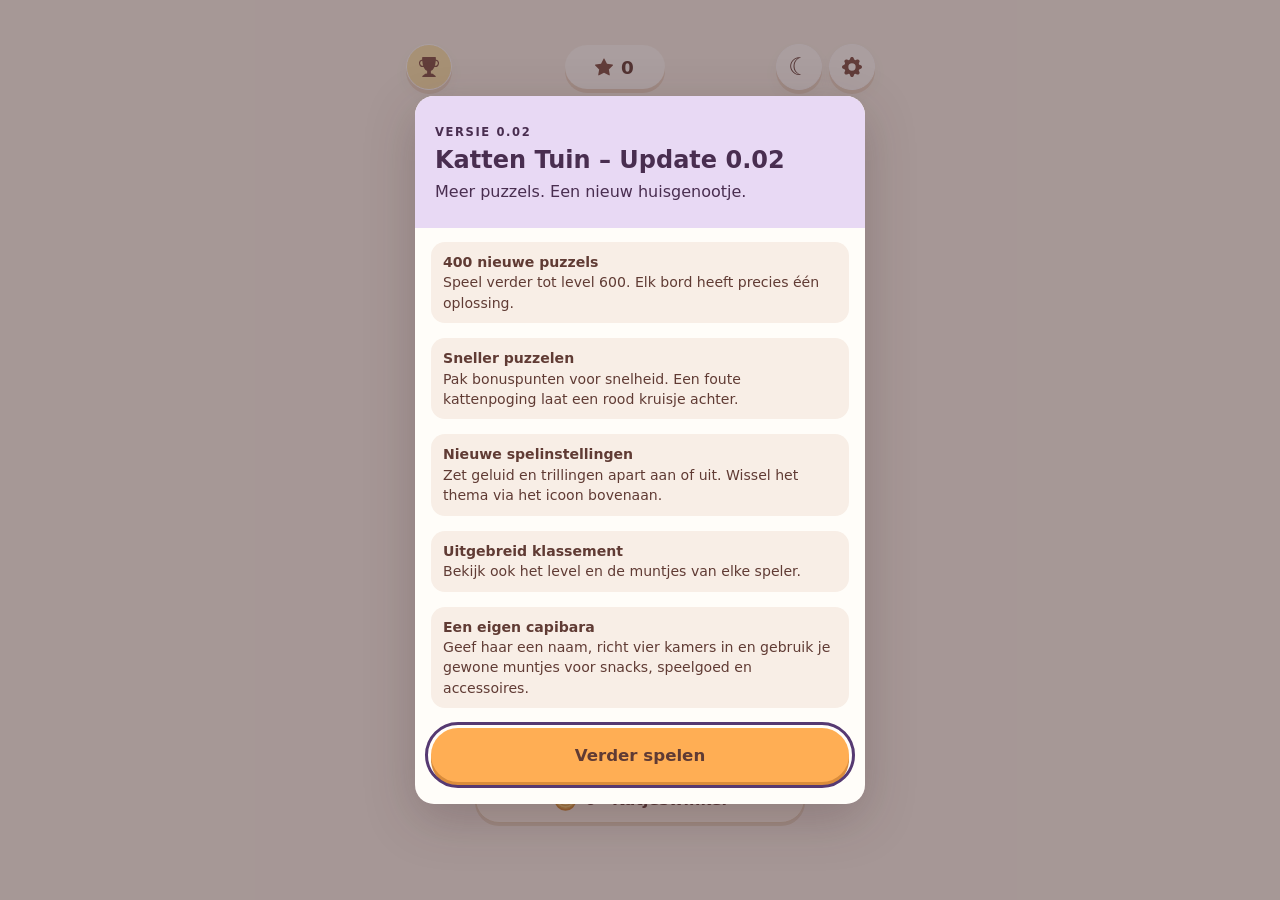
==== index.html @ 6d362771 "Capibarahuis in 3D en compacte mobiele bediening" ====
<!doctype html>
<html lang="nl">
<head>
  <meta charset="utf-8">
  <meta name="viewport" content="width=device-width,initial-scale=1,viewport-fit=cover">
  <meta name="theme-color" content="#f7f1e9">
  <meta name="description" content="Een kattenpuzzel met 600 levels.">
  <title>Kattentuin</title>
  <link rel="manifest" href="./manifest.webmanifest">
  <link rel="icon" href="./assets/cat.svg" type="image/svg+xml">
  <link rel="apple-touch-icon" href="./assets/icon-180.png">
  <link rel="stylesheet" href="./style.css">
  <link rel="stylesheet" href="./expansion.css">
  <script type="module" src="./app.js"></script>
</head>
<body>
  <div id="celebration" aria-hidden="true"></div>
  <dialog id="update" aria-labelledby="update-title">
    <h2 id="update-title">Nieuwe versie klaar</h2>
    <p>Je kunt meteen verder spelen met de nieuwste versie.</p>
    <button id="update-apply" class="big orange" type="button" autofocus>Bijwerken</button>
  </dialog>
  <aside id="storage" class="notice" hidden>Je browser kan je voortgang niet bewaren.</aside>
  <main class="shell">
    <section id="home" class="home" aria-labelledby="brand">
      <header class="home-bar">
        <button id="ranking-open" class="round trophy" aria-label="Klassement"><img src="./assets/trophy-fill.svg" alt=""></button>
        <div class="score-pill"><img src="./assets/star-fill.svg" alt=""><strong id="home-score" aria-label="Score">0</strong></div>
        <button id="theme-toggle" class="round theme-icon" type="button" aria-label="Donkere modus" aria-pressed="false">☾</button>
        <button id="home-help" class="round" aria-label="Instellingen en spelregels"><img src="./assets/gear-fill.svg" alt=""></button>
      </header>
      <div class="cover">
        <h1 id="brand">Katten<span>tuin</span></h1>
        <img class="mascot" src="./assets/mascot.webp" alt="">
      </div>
      <div class="home-actions">
        <button id="play" class="big orange" disabled>Laden…</button>
        <button id="capy-open" class="big violet" type="button">🛖 Capibarahuis</button>
        <button id="news-open" class="news-link" type="button">Wat is er nieuw?</button>
        <button id="shop-open" class="shop-open"><img src="./assets/coin.svg" alt=""><span id="home-coins">0</span> <span>Katjeswinkel</span></button>
      </div>
      <p id="home-speed" class="speed-award" hidden></p>
      <p id="load-error" role="alert" hidden>De puzzels konden niet worden geladen. Vernieuw de pagina om het opnieuw te proberen.</p>
    </section>
    <section id="game" class="game" aria-labelledby="game-title" hidden>
      <header class="game-bar">
        <button id="back" class="round" aria-label="Terug naar menu"><img src="./assets/arrow-left.svg" alt=""></button>
        <div class="stat" id="game-title">Level <strong id="level-number"></strong></div>
        <div class="stat">Score <strong id="game-score">0</strong></div>
        <button id="game-help" class="round" aria-label="Instellingen en spelregels"><img src="./assets/gear-fill.svg" alt=""></button>
      </header>
      <div id="lives" class="lives" role="img" aria-label="3 van 3 levens">
        <img src="./assets/fish.png" alt=""><img src="./assets/fish.png" alt=""><img src="./assets/fish.png" alt="">
      </div>
      <ul class="rule-strip" aria-label="Spelregels">
        <li><img src="./assets/palette-fill.svg" alt="">1 kat per kleur</li>
        <li><img src="./assets/grid-3x3-gap-fill.svg" alt="">1 kat per rij en kolom</li>
        <li><img src="./assets/arrows-angle-expand.svg" alt="">Katten raken elkaar niet</li>
      </ul>
      <div class="puzzle">
        <div id="region-strip" class="region-strip" aria-hidden="true"></div>
        <div id="board" class="board" role="group" aria-label="Puzzelbord"></div>
      </div>
      <p id="speed-award" class="speed-award" role="status" hidden></p>
      <p id="feedback" class="feedback" role="status"></p>
      <div class="game-actions">
        <button id="next" class="big orange" hidden>Volgend level</button>
        <button id="retry" class="big violet" hidden>Opnieuw proberen</button>
        <button id="done" class="big violet" hidden>Naar het menu</button>
      </div>
    </section>
  </main>
  <dialog id="news-dialog" class="news-dialog" aria-labelledby="news-title">
    <div class="news-hero"><span>VERSIE 0.02</span><h2 id="news-title">Katten Tuin – Update 0.02</h2><p>Meer puzzels. Een nieuw huisgenootje.</p></div>
    <ul class="patch-list">
      <li><strong>400 nieuwe puzzels</strong> Speel verder tot level 600. Elk bord heeft precies één oplossing.</li>
      <li><strong>Sneller puzzelen</strong> Pak bonuspunten voor snelheid. Een foute kattenpoging laat een rood kruisje achter.</li>
      <li><strong>Nieuwe spelinstellingen</strong> Zet geluid en trillingen apart aan of uit. Wissel het thema via het icoon bovenaan.</li>
      <li><strong>Uitgebreid klassement</strong> Bekijk ook het level en de muntjes van elke speler.</li>
      <li><strong>Een eigen capibara</strong> Geef haar een naam, richt vier kamers in en gebruik je gewone muntjes voor snacks, speelgoed en accessoires.</li>
    </ul>
    <form method="dialog"><button class="big orange">Verder spelen</button></form>
  </dialog>
  <dialog id="capy-dialog" aria-labelledby="capy-title">
    <div class="capy-house">
    <header class="house-header"><form method="dialog"><button class="round close" aria-label="Terug naar Kattentuin"><img src="./assets/arrow-left.svg" alt=""></button></form><div><span>CAPIBARAHUIS</span><h2 id="capy-title">Het capibarahuis</h2></div></header>
    <div class="capy-top"><span>🪙 <strong id="capy-wallet">0</strong> muntjes</span>
      <div id="capy-options" hidden><button id="capy-shop" class="capy-button">Winkel</button><button id="capy-edit" class="capy-button">Uiterlijk</button></div>
    </div>
    <form id="capy-setup" class="capy-setup">
      <div class="capy-welcome">Een huisje voor jouw capibara</div>
      <p>Kies een naam en geef je huisgenootje een eigen look.</p>
      <label>Naam<input id="capy-name" required maxlength="20" placeholder="Bijvoorbeeld Nootje"></label>
      <label>Vacht<select id="capy-color"><option value="honey">Honing</option><option value="cocoa">Cacao</option><option value="cream">Vanille</option><option value="rose">Roze</option></select></label>
      <label>Patroon<select id="capy-pattern"><option value="plain">Effen</option><option value="spots">Vlekjes</option><option value="socks">Sokjes</option></select></label>
      <label>Accessoire<select id="capy-accessory"><option value="">Geen</option></select></label>
      <button class="big orange" type="submit">Opslaan</button>
    </form>
    <section id="capy-room" hidden>
      <div id="capy-needs" class="capy-needs"></div>
      <div id="capy-scene" class="capy-scene">
        <div class="house-window" aria-hidden="true"></div>
        <div id="capy-furniture" aria-hidden="true"></div>
        <h3 id="capy-room-name"></h3>
        <div id="capy-decor" aria-hidden="true"></div>
        <button id="capy-pet" class="capy-pet" type="button" aria-label="Aai je capibara">
          <canvas id="capy-canvas" aria-hidden="true"></canvas>
          <span id="capy-fallback" aria-hidden="true" hidden></span>
          <span id="capy-accessory-model" aria-hidden="true"></span>
          <span id="capy-sleep-model" aria-hidden="true" hidden>z Z</span>
        </button>
        <p id="capy-message" class="capy-message" role="status"></p>
      </div>
      <div id="capy-actions" class="capy-actions"></div>
      <nav id="capy-rooms" class="capy-rooms" aria-label="Kamers"></nav>
    </section>
    <section id="capy-store" hidden>
      <div class="capy-store-head"><h3>Huiswinkeltje</h3><button id="capy-return" class="capy-button">Terug naar huis</button></div>
      <p id="capy-shop-status" role="status"></p>
      <div id="capy-products" class="capy-products"></div>
    </section>
    </div>
  </dialog>
  <dialog id="shop-dialog" aria-labelledby="shop-title">
    <header><h2 id="shop-title">Katjeswinkel</h2><form method="dialog"><button class="round close" aria-label="Sluiten"><img src="./assets/x-lg.svg" alt=""></button></form></header>
    <div class="shop-wallet"><img src="./assets/coin.svg" alt=""><strong id="shop-coins">0</strong><span>muntjes</span></div>
    <p class="shop-intro">Bij je eerste overwinning krijg je 12 muntjes zonder fouten, 10 met één fout en 8 met twee fouten.</p>
    <button id="shop-capy" class="capy-button shop-capy" type="button">🪴 Naar het huiswinkeltje</button>
    <div id="shop-items" class="shop-items"></div>
    <p id="shop-status" role="status"></p>
  </dialog>
  <dialog id="help-dialog" aria-labelledby="help-title">
    <header><h2 id="help-title">Zo speel je</h2><form method="dialog"><button class="round close" aria-label="Sluiten"><img src="./assets/x-lg.svg" alt=""></button></form></header>
    <ul>
      <li>Tik of sleep voor kruisjes. Begin op een kruisje om tijdens het slepen te wissen.</li>
      <li>Tik twee keer snel op hetzelfde vakje om een kat te plaatsen. Als het vakje fout is, verlies je een visje.</li>
      <li>Plaats één kat per rij, kolom en kleur. Katten mogen elkaar ook diagonaal niet raken.</li>
      <li>Met een toetsenbord gebruik je de pijltjes, Spatie voor een kruisje en Enter voor een kat.</li>
    </ul>
    <fieldset class="sound-settings">
      <legend>Geluid en trillingen</legend>
      <label><input type="checkbox" id="sound-enabled"> Geluidseffecten</label>
      <label><input type="checkbox" id="haptics-enabled" switch> Trillingen</label>
    </fieldset>
    <button id="restart" class="big violet" hidden>Level opnieuw beginnen</button>
    <details>
      <summary>Op je beginscherm zetten</summary>
      <p>Op iPhone in Safari kies je <strong>Deel → Zet op beginscherm</strong> en zet je <strong>Open als webapp</strong> aan als die optie verschijnt. In Chrome op Android kies je <strong>⋮ → Toevoegen aan startscherm → Installeren</strong>.</p>
      <p>Na de eerste online laadbeurt kun je offline spelen. Je voortgang blijft op dit apparaat bewaard.</p>
      <button id="install" class="big violet" hidden>Installeer Kattentuin</button>
    </details>
  </dialog>
  <dialog id="ranking-dialog" aria-labelledby="ranking-title">
    <header><h2 id="ranking-title">Klassement</h2><form method="dialog"><button class="round close" aria-label="Sluiten"><img src="./assets/x-lg.svg" alt=""></button></form></header>
    <p id="ranking-status" role="status"></p>
    <ol id="ranking-list" class="ranking-list"></ol>
    <form id="ranking-form" hidden>
      <label for="nickname">Jouw bijnaam</label>
      <div class="nickname-row">
        <input id="nickname" maxlength="24" required autocomplete="nickname">
        <button type="submit">Meedoen</button>
      </div>
      <p>Je beste score per level telt mee. Je deelt ook je huidige level en muntjessaldo.</p>
    </form>
  </dialog>
</body>
</html>
---- style.css ----
:root {
  color-scheme: light;
  font-family: ui-rounded, "Arial Rounded MT Bold", system-ui, sans-serif;
  color: #603b34;
  background: #f7f1e9;
  --white: #fffdf9;
  --ink: #603b34;
  --soft: #f8eee6;
  --violet: #c6c7f3;
  --orange: #ffae54;
}
* { box-sizing: border-box; }
[hidden] { display: none !important; }
body { margin: 0; padding-bottom: env(safe-area-inset-bottom); }
button, input { font: inherit; }
button {
  color: inherit;
  border: 0;
  cursor: pointer;
  touch-action: manipulation;
  -webkit-tap-highlight-color: transparent;
}
button:focus-visible, input:focus-visible, summary:focus-visible {
  outline: 3px solid #563972;
  outline-offset: 3px;
}
button:disabled { opacity: .55; cursor: default; }
button:not(:disabled):active { transform: translateY(2px); }
h1, h2, p { margin: 0; }
.shell { max-width: 510px; margin-inline: auto; }
.home {
  min-height: calc(100svh - env(safe-area-inset-bottom));
  max-height: 930px;
  display: flex;
  flex-direction: column;
  align-items: center;
  padding: max(24px, env(safe-area-inset-top)) 16px 34px;
}
.home-bar, .game-bar {
  display: grid;
  align-items: center;
  justify-items: center;
  width: 100%;
  padding-inline: 4px;
}
.home-bar { grid-template-columns: 48px 1fr 48px; }
.round {
  width: 46px;
  height: 46px;
  border-radius: 50%;
  display: grid;
  place-items: center;
  background: var(--white);
  box-shadow: 0 4px 0 #ead7c6;
}
.round img { width: 20px; height: 20px; }
.trophy { background: #fae5ad; }
.score-pill {
  min-width: 100px;
  min-height: 44px;
  padding: 0 17px;
  display: flex;
  gap: 8px;
  align-items: center;
  justify-content: center;
  background: var(--white);
  border-radius: 44px;
  font-size: 1.15rem;
  box-shadow: 0 4px 0 #ead7c6;
}
.score-pill img { width: 18px; height: 18px; }
.cover {
  flex: 1;
  display: grid;
  align-content: center;
  justify-items: center;
  width: 100%;
  padding: 27px 0 24px;
  gap: clamp(10px, 3svh, 28px);
}
.cover h1 {
  font-size: clamp(3rem, 14vw, 4.3rem);
  font-weight: 950;
  line-height: 1;
  letter-spacing: -.085em;
}
.cover h1 span { color: #9d4d2e; }
.mascot {
  display: block;
  width: min(74vw, 40svh, 320px);
  height: auto;
  aspect-ratio: 1;
  object-fit: contain;
}
.home-actions, .game-actions {
  display: grid;
  gap: 13px;
  width: min(100%, 330px);
  margin-inline: auto;
}
.big {
  min-height: 54px;
  padding: 9px 18px;
  border-radius: 30px;
  font-weight: 800;
  font-size: 1.04rem;
}
.home-actions .big { min-height: 58px; font-size: 1.22rem; }
.home-actions .orange { font-size: 1.42rem; }
.orange { background: var(--orange); box-shadow: 0 5px 0 #da8c3b; }
.violet { background: var(--violet); color: #473960; box-shadow: 0 5px 0 #a9a5d7; }
.game {
  padding: max(24px, env(safe-area-inset-top)) 9px 28px;
}
.game-bar {
  grid-template-columns: 48px 1fr 1fr 48px;
  gap: 7px;
}
.stat { text-align: center; font-weight: 600; line-height: 1.1; }
.stat strong { display: block; margin-top: 3px; font-size: 1.32rem; }
.lives {
  display: flex;
  gap: 3px;
  width: max-content;
  margin: 17px auto 10px;
  padding: 5px 11px;
  border-radius: 30px;
  background: var(--white);
}
.lives img { width: 28px; height: 28px; object-fit: contain; transition: opacity .17s; }
.lives .spent { opacity: .24; filter: grayscale(1); }
.rule-strip {
  list-style: none;
  margin: 0 4px 20px;
  padding: 7px;
  display: grid;
  grid-template-columns: repeat(3, minmax(0, 1fr));
  gap: 5px;
  border-radius: 15px;
  background: var(--white);
}
.rule-strip li {
  display: flex;
  gap: 5px;
  align-items: center;
  padding: 9px 5px;
  border-radius: 8px;
  background: var(--soft);
  font-size: clamp(.61rem, 2.55vw, .78rem);
  font-weight: 750;
  line-height: 1.14;
}
.rule-strip img { width: 16px; height: 16px; flex: none; }
.puzzle { display: grid; justify-items: center; }
.region-strip {
  background: var(--white);
  border-radius: 15px 15px 0 0;
  display: flex;
  max-width: 100%;
  gap: 3px;
  padding: 5px 10px 0;
}
.region-strip span {
  width: clamp(17px, 5.2vw, 25px);
  aspect-ratio: 1;
  background: var(--tile);
  mask: url("./assets/cat.svg") center / contain no-repeat;
  opacity: .42;
}
.region-strip .placed { opacity: 1; }
.board {
  display: grid;
  width: 100%;
  aspect-ratio: 1;
  grid-template: repeat(var(--n), minmax(0, 1fr)) / repeat(var(--n), minmax(0, 1fr));
  gap: clamp(2px, .7vw, 4px);
  padding: clamp(5px, 1.6vw, 9px);
  border-radius: 14px;
  background: var(--white);
  user-select: none;
  touch-action: manipulation;
}
.cell {
  display: grid;
  place-items: center;
  min-width: 0;
  min-height: 0;
  padding: 0;
  border-radius: clamp(4px, 1.3vw, 8px);
  background: var(--tile);
}
.cell:not(:disabled):active { transform: none; }
.cell:focus-visible { outline-offset: -3px; }
.cell img { display: block; width: 74%; max-width: 55px; height: 74%; max-height: 55px; pointer-events: none; }
.cell .cross { width: 46%; height: 46%; opacity: .75; }
.cell.miss { box-shadow: inset 0 0 0 3px #ad2527; }
.feedback { min-height: 45px; padding: 11px 5px 7px; text-align: center; font-size: .88rem; }
.notice, #load-error { max-width: 460px; margin: 9px auto 0; padding: 8px 12px; text-align: center; }
.notice { background: var(--white); border-radius: 12px; }
.notice button { min-height: 38px; padding: 0 12px; background: var(--violet); border-radius: 20px; }
dialog {
  width: min(92vw, 450px);
  max-height: 86dvh;
  border: none;
  border-radius: 19px;
  padding: 17px;
  background: var(--white);
  color: var(--ink);
  box-shadow: 0 15px 50px #42232c40;
}
dialog::backdrop { background: #442c3173; }
dialog header { display: flex; justify-content: space-between; align-items: center; gap: 8px; margin-bottom: 12px; }
dialog p, dialog li { line-height: 1.45; }
dialog ul { padding-left: 20px; margin: 0 0 15px; }
dialog li { margin-bottom: 6px; }
dialog .close { background: var(--soft); box-shadow: none; }
dialog details { margin-top: 14px; }
dialog details p { margin-top: 8px; }
dialog .big { width: 100%; margin-bottom: 6px; }
.level-list { display: grid; grid-template-columns: repeat(auto-fit, minmax(44px, 1fr)); gap: 6px; }
.level-list button { border-radius: 8px; min-height: 44px; background: var(--soft); font-size: .85rem; font-weight: 700; }
.level-list .complete { background: #d7e7c3; }
.ranking-list { padding-left: 25px; }
.ranking-list li { padding: 6px 0 6px 3px; border-bottom: 1px solid #e9dfd6; }
.ranking-list li strong { float: right; margin-left: 9px; }
.nickname-row { display: flex; gap: 7px; margin-top: 5px; }
.nickname-row input { flex: 1; min-width: 0; padding: 8px; color: inherit; border: 1px solid #c2a899; border-radius: 9px; }
.nickname-row button { border-radius: 9px; background: var(--violet); padding: 8px 13px; font-weight: 700; }
#ranking-form p { font-size: .8rem; margin-top: 8px; }
@media (min-height: 740px) {
  .home { padding-top: max(44px, env(safe-area-inset-top)); padding-bottom: 69px; }
  .game { padding-top: max(45px, env(safe-area-inset-top)); }
}
@media (max-width: 345px) {
  .rule-strip li { gap: 3px; }
  .rule-strip img { width: 13px; height: 13px; }
}


/* Soft depth and movement for the game surfaces. */
.home { animation: arrive .55s ease-out both; }
.game { animation: arrive .4s ease-out both; }
.cover h1 {
  letter-spacing: -.065em;
  text-shadow: 0 3px 0 #fff9ee;
  animation: title-in .7s cubic-bezier(.2,.8,.25,1.2) both;
}
.mascot {
  filter: drop-shadow(0 16px 8px #6b3a2819);
  transform-origin: 50% 90%;
  animation: cat-idle 5s ease-in-out infinite;
}
.home-actions { padding-bottom: 8px; }
.home-actions .big {
  min-height: 64px;
  border: 2px solid #ffd397;
  box-shadow: 0 6px 0 #d58a3b, 0 13px 22px #ce903b23;
  animation: arrive .65s .12s both;
}
.round, .big {
  transition: transform .18s ease, box-shadow .18s ease, background .18s;
}
.round { border: 1px solid #ffffff; box-shadow: 0 4px 0 #e9d7c6, 0 7px 15px #603b340b; }
.board { box-shadow: 0 5px 0 #eaded3, 0 12px 30px #603b340c; transition: box-shadow .4s; }
.cell {
  box-shadow: inset 0 2px 0 #ffffff40, inset 0 -2px 0 #603b3412;
  animation: tile-in .4s var(--delay) backwards;
}
.cell img { animation: mark-in .28s ease-out both; }
.region-strip span { transition: opacity .3s, transform .3s; }
.region-strip .placed { transform: translateY(-3px); }
.lives img { transition: opacity .25s, filter .25s, transform .25s; }
.lives .spent { transform: scale(.82) rotate(-16deg); }
.board.won { box-shadow: 0 5px 0 #b4cda3, 0 0 0 4px #d5e7c2, 0 12px 30px #618e3820; }
.game-actions .big { animation: title-in .6s cubic-bezier(.2,.8,.25,1.2) both; }
dialog[open] { animation: arrive .25s ease-out both; }
dialog::backdrop { animation: fade-in .2s ease-out; }
#celebration { position: fixed; inset: 0; overflow: hidden; pointer-events: none; z-index: 5; }
#celebration i { position: absolute; top: 0; width: 9px; height: 15px; border-radius: 3px; opacity: 0; }
@media (hover: hover) {
  .round:hover { transform: translateY(-3px) rotate(-5deg); }
  .big:hover { transform: translateY(-3px); filter: brightness(1.035); }
  .cell:hover { filter: brightness(1.07); }
}
@keyframes arrive { from { opacity: 0; transform: translateY(14px); } to { opacity: 1; transform: none; } }
@keyframes title-in { from { opacity: 0; transform: translateY(15px) scale(.88); } to { opacity: 1; transform: none; } }
@keyframes cat-idle {
  0%, 100% { transform: translateY(0) rotate(-1deg); }
  45% { transform: translateY(-8px) rotate(1deg); }
  65% { transform: translateY(-5px) rotate(0deg); }
}
@keyframes tile-in { from { opacity: 0; transform: scale(.82) translateY(8px); } to { opacity: 1; transform: none; } }
@keyframes mark-in { from { opacity: 0; transform: scale(.45) rotate(-12deg); } to { opacity: 1; transform: none; } }
@keyframes fade-in { from { opacity: 0; } to { opacity: 1; } }
@media (prefers-reduced-motion: reduce) {
  *, *::before, *::after { animation: none !important; transition: none !important; }
}

/* Input stays attached to the finger; only the symbol animates. */
.board, .cell { touch-action: none; }
.cell img {
  width: 89%;
  height: 89%;
  max-width: 88px;
  max-height: 88px;
  animation: quick-mark .12s ease-out both;
}
.cell .cross {
  width: 76%;
  height: 76%;
  opacity: 1;
  animation: none;
}
.shop-open {
  display: flex;
  align-items: center;
  justify-content: center;
  gap: 7px;
  min-height: 48px;
  background: #fff9ec;
  border: 1px solid #e8d7bc;
  border-radius: 24px;
  font-weight: 750;
  box-shadow: 0 3px 0 #e7d8c5;
}
.shop-open img { width: 25px; height: 25px; }
.shop-open span:last-child { margin-left: 9px; }
.shop-wallet { display: flex; align-items: center; gap: 7px; margin-bottom: 12px; }
.shop-wallet img { width: 32px; height: 32px; }
.shop-wallet strong { font-size: 1.4rem; }
.shop-intro { font-size: .86rem; margin-bottom: 15px; }
.shop-items { display: grid; grid-template-columns: 1fr 1fr; gap: 10px; }
.skin-card {
  display: flex;
  flex-direction: column;
  align-items: center;
  padding: 14px 9px 10px;
  border: 2px solid transparent;
  border-radius: 17px;
  background: #f6efe8;
}
.skin-card.selected { border-color: #b6bb8c; background: #f0f2e2; }
.skin-card > img { width: 86px; height: 86px; filter: drop-shadow(0 4px 2px #63483e13); }
.skin-card h3 { margin: 7px 0 3px; font-size: 1rem; }
.skin-card p { text-align: center; font-size: .72rem; min-height: 2.8em; margin-bottom: 8px; }
.skin-card button { width: 100%; min-height: 40px; border-radius: 20px; background: #ffd38c; font-size: .8rem; font-weight: 800; }
.skin-card button:disabled { opacity: .65; }
#shop-status { margin-top: 12px; min-height: 1.5em; font-size: .85rem; }
@keyframes quick-mark {
  from { opacity: .7; transform: scale(.9); }
  to { opacity: 1; transform: scale(1); }
}
@media (prefers-reduced-motion: reduce) {
  .cell img { animation: none; }
}

.theme-toggle {
  grid-row: 3;
  justify-self: center;
  min-height: 44px;
  padding: 0 15px;
  border-radius: 24px;
  background: var(--soft);
  border: 1px solid currentColor;
  font-size: .82rem;
  font-weight: 700;
}
.theme-toggle[aria-pressed="true"] { background: #564765; }
:root[data-theme="dark"] {
  color-scheme: dark;
  color: #f4e6d7;
  background: #231d27;
  --ink: #f4e6d7;
  --white: #342c39;
  --soft: #403548;
  --orange: #f4b469;
}
[data-theme="dark"] .cover h1 { text-shadow: 0 3px 0 #161219; }
[data-theme="dark"] .cover h1 span { color: #f4b469; }
[data-theme="dark"] .round { border-color: #54485e; }
[data-theme="dark"] .round,
[data-theme="dark"] .score-pill { box-shadow: 0 4px 0 #1a151e; }
[data-theme="dark"] .round img,
[data-theme="dark"] .score-pill img,
[data-theme="dark"] .rule-strip img { filter: brightness(0) invert(.86); }
[data-theme="dark"] .trophy,
[data-theme="dark"] .shop-open { background: #483751; border-color: #63506d; box-shadow: 0 3px 0 #17121b; }
[data-theme="dark"] .orange,
[data-theme="dark"] .skin-card button,
[data-theme="dark"] .nickname-row button,
[data-theme="dark"] .notice button { color: #392422; }
[data-theme="dark"] .board { box-shadow: 0 5px 0 #18131d; }
[data-theme="dark"] .board.won { box-shadow: 0 0 0 4px #789263; }
[data-theme="dark"] .skin-card { background: #45384c; }
[data-theme="dark"] .skin-card.selected { background: #39483d; }
[data-theme="dark"] :focus-visible { outline-color: #e8c695; }

#update {
  width: min(360px, calc(100% - 32px));
  margin: auto;
  padding: 26px 22px;
  text-align: center;
}
#update p { margin: 9px 0 17px; }
#update[open] { animation: fade-in .2s ease-out; }
---- expansion.css ----
.home-bar { grid-template-columns: 48px minmax(65px, 1fr) 46px 46px; gap: 7px; }
.theme-icon { font-size: 1.5rem; font-weight: 850; }
.home-actions #capy-open { border-color:#d8d5ff; box-shadow:0 5px 0 #9e99d1; }
.news-link { min-height:44px; border-radius:20px; background:transparent; font-weight:700; text-decoration:underline; }
.sound-settings { border:1px solid #ad967666; border-radius:12px; margin:0 0 16px; padding:8px 12px; }
.sound-settings label { display:flex; align-items:center; gap:8px; min-height:44px; }
.sound-settings input { width:20px; height:20px; accent-color:#815b91; }
.news-dialog { padding:0; }
.news-hero { padding:25px 20px; background:#e8d9f4; color:#492e50; }
.news-hero span { font-size:.72rem; letter-spacing:.14em; font-weight:900; }
.news-hero h2 { margin:6px 0; }
.patch-list { display:grid; gap:9px; list-style:none; padding:14px 16px; margin:0; }
.patch-list li { border-radius:14px; padding:10px 12px; background:var(--soft); font-size:.88rem; }
.patch-list strong { display:block; }
.news-dialog form { padding:0 16px 16px; }
.skin-card button { min-height:48px; }
.skin-card button:disabled { opacity:.7; }
.cell .wrong-cross { filter:brightness(0) saturate(100%) invert(17%) sepia(92%) saturate(4350%) hue-rotate(352deg) brightness(89%) contrast(117%); }
.speed-award { margin:10px auto 0; width:max-content; max-width:100%; border-radius:30px; padding:8px 14px; background:#fce2a0; color:#583837; font-weight:800; animation:title-in .65s cubic-bezier(.2,.8,.25,1.2) both; }
.ranking-list .player-meta { display:block; color:inherit; opacity:.8; font-size:.78rem; }
.capy-top,.capy-store-head { display:flex; align-items:center; justify-content:space-between; gap:6px; margin-bottom:12px; }
.capy-top { flex-wrap:wrap; }
.capy-top span { font-weight:720; }
.capy-button { min-height:44px; border-radius:13px; padding:7px 10px; background:var(--soft); font-size:.8rem; font-weight:780; }
.capy-button[aria-pressed="true"],.capy-products button:not(:disabled) { background:#e2d5f4; color:#452f51; }
.capy-setup { display:grid; gap:9px; }
.capy-welcome { padding:16px; border-radius:16px; background:#e9d9f0; color:#4d3354; font-size:1.15rem; font-weight:850; }
.capy-setup label { display:grid; grid-template-columns:1fr 1.5fr; align-items:center; gap:8px; }
.capy-setup input,.capy-setup select { min-width:0; min-height:44px; padding:7px; border:1px solid #8e7b8a; border-radius:10px; font:inherit; font-size:16px; }
.capy-scene { position:relative; display:grid; justify-items:center; border-radius:19px; overflow:hidden; padding:10px 6px 0; color:#493244; background:linear-gradient(#e9d8ef 73%,#d5b2c9 73%); }
.capy-scene[data-room="kitchen"] { background:linear-gradient(#fbe2bc 73%,#ddba94 73%); }
.capy-scene[data-room="bath"] { background:linear-gradient(#d8edf0 73%,#a9d5dd 73%); }
.capy-scene[data-room="bedroom"] { background:linear-gradient(#dcd8f6 73%,#b5addb 73%); }
.capy-scene h3 { margin:0; font-size:.86rem; }
.capy-pet { width:min(70%,235px); aspect-ratio:220/160; background:none; padding:0; z-index:1; animation:capy-idle 3.8s ease-in-out infinite; }
.capy-pet svg { display:block; width:100%; }
.capy-pet.reacting { animation:capy-react .6s ease-out both; }
#capy-decor { position:absolute; left:7%; bottom:12%; font-size:1.4rem; max-width:25%; }
.capy-message { padding:7px 0; min-height:36px; text-align:center; font-size:.85rem; }
.capy-needs,.capy-products { display:grid; grid-template-columns:repeat(2,minmax(0,1fr)); gap:8px; }
.capy-needs label,.capy-products article { padding:8px 10px; border-radius:13px; background:var(--soft); font-size:.81rem; }
.capy-needs meter { display:block; width:100%; height:13px; }
.capy-actions,.capy-rooms { display:grid; grid-template-columns:repeat(2,minmax(0,1fr)); gap:6px; margin-top:10px; }
.capy-actions button { background:#f7dba9; color:#4b302c; }
.capy-products article { display:grid; gap:4px; }
.capy-products small { min-height:1.4em; }
#capy-shop-status { font-size:.85rem; padding-bottom:8px; }
@keyframes capy-idle { 50% { transform:translateY(-3px) scaleY(1.035); } }
@keyframes capy-react { 35% { transform:translateY(-11px) rotate(-4deg); } 70% { transform:translateY(2px) rotate(2deg); } }
.shop-capy { width:100%; margin-bottom:12px; }

.haptic-switch {
  position: fixed;
  inset: 0 auto auto 0;
  opacity: .001;
  pointer-events: none;
}

@media (max-width: 600px) {
  body:has(.home:not([hidden])) { padding-bottom: 0; }
  .home {
    height: 100dvh;
    min-height: 0;
    max-height: none;
    padding: max(12px, env(safe-area-inset-top)) 16px max(12px, env(safe-area-inset-bottom));
  }
  .cover {
    min-height: 0;
    padding: 6px 0;
    grid-template-rows: auto minmax(0, 1fr);
    align-content: stretch;
    align-items: center;
    gap: 0;
  }
  .cover h1 { align-self: end; font-size: clamp(2.2rem, 11vw, 3.8rem); }
  .mascot { width: auto; max-width: 75vw; height: min(100%, 38dvh); }
  .home-actions { gap: 8px; padding-bottom: 0; }
  .home-actions .big { min-height: 48px; font-size: 1.03rem; }
  .home-actions .orange { font-size: 1.15rem; }
  .home #home-speed { margin-top: 4px; padding: 3px 9px; font-size: .74rem; }
  .game { padding: max(8px, env(safe-area-inset-top)) 9px 10px; }
  .game .lives { margin: 8px auto 6px; }
  .game .rule-strip { margin-bottom: 7px; }
  .game .rule-strip li { padding-block: 6px; }
  .game .board {
    width: min(100%, max(200px, calc(100dvh - 280px - env(safe-area-inset-top) - env(safe-area-inset-bottom))));
  }
  .game .feedback { min-height: 0; padding-block: 8px; }
  .game-actions .big { min-height: 46px; }
  .game .speed-award { margin-top: 7px; padding-block: 5px; }
}

#capy-dialog {
  position: fixed;
  inset: 0;
  width: 100%;
  height: 100dvh;
  max-width: none;
  max-height: none;
  margin: 0;
  padding: 0;
  border-radius: 0;
  background: #30253d;
  color: #fbecd9;
  overflow: hidden;
}
#capy-dialog[open] { animation: fade-in .23s ease-out; }
.capy-house {
  margin-inline: auto;
  width: min(100%, 550px);
  height: 100%;
  display: flex;
  flex-direction: column;
  padding: max(9px, env(safe-area-inset-top)) max(12px, env(safe-area-inset-right)) max(10px, env(safe-area-inset-bottom)) max(12px, env(safe-area-inset-left));
}
.capy-house .house-header { justify-content: flex-start; gap: 11px; margin-bottom: 6px; }
.house-header span { color: #dfbbec; font-size: .67rem; letter-spacing: .15em; font-weight: 850; }
.house-header h2 { font-size: clamp(1.25rem, 5vw, 1.72rem); overflow-wrap: anywhere; line-height: 1.05; }
#capy-dialog .close { background: #ead8f3; }
#capy-dialog .close img { filter: none; }
.capy-house .capy-top { margin-bottom: 8px; font-size: .87rem; }
.capy-house .capy-button { background: #584365; color: #fff1e4; }
.capy-house .capy-button[aria-pressed="true"] { background: #e4c7fa; color: #443052; }
.capy-house #capy-room {
  display: grid;
  flex: 1;
  min-height: 0;
  grid-template-rows: auto minmax(105px, 1fr) auto auto;
  gap: 7px;
}
.capy-house .capy-needs { grid-template-columns: repeat(4, minmax(0,1fr)); gap: 4px; }
.capy-house .capy-needs label {
  white-space: nowrap;
  font-size: clamp(.55rem, 2.45vw, .78rem);
  padding: 5px 4px;
  text-align: center;
  background: #473651;
}
.capy-house .capy-needs meter { height: 10px; }
.capy-house .capy-scene {
  --wall: #f2d6ea;
  --rail: #aa7fba;
  --floor: #c39092;
  --stripe: #ffffff33;
  height: 100%;
  isolation: isolate;
  grid-template-rows: auto minmax(0, 1fr) auto;
  background:
    linear-gradient(to bottom, transparent 72%, var(--rail) 72% 74%, var(--floor) 74%),
    repeating-linear-gradient(90deg, var(--wall) 0 26px, var(--stripe) 26px 34px), var(--wall);
  border: 2px solid #e6c6eb;
  box-shadow: inset 0 0 30px #32204036;
}
.capy-house .capy-scene[data-room="kitchen"] { --wall:#fce1b9; --rail:#ca8a69; --floor:#d3a17c; }
.capy-house .capy-scene[data-room="bath"] { --wall:#d9f2ef; --rail:#6eb3bc; --floor:#99c6cf; }
.capy-house .capy-scene[data-room="bedroom"] { --wall:#e1dcff; --rail:#9486c5; --floor:#aaa0cb; }
.capy-house .capy-scene::after {
  content: "";
  position: absolute;
  z-index: -1;
  inset: 74% 0 0;
  background: repeating-linear-gradient(0deg, transparent 0 15px,#52314c19 16px 17px);
}
.house-window {
  position: absolute;
  z-index: -1;
  width: 28%;
  height: 27%;
  top: 14%;
  left: 10%;
  border: 6px solid #ffeed4;
  border-radius: 34px 34px 8px 8px;
  background: linear-gradient(90deg,transparent 47%,#ffeed4 47% 53%,transparent 53%),
    linear-gradient(transparent 50%,#ffeed4 50% 57%,transparent 57%),
    linear-gradient(#a1cce9,#e4f5ff 70%,#aacc9e 71%);
  box-shadow: 0 4px 0 #7b57724d;
}
[data-room="bedroom"] .house-window {
  background: linear-gradient(90deg,transparent 47%,#ffeed4 47% 53%,transparent 53%),
    linear-gradient(transparent 50%,#ffeed4 50% 57%,transparent 57%),#615d91;
}
#capy-furniture {
  position: absolute;
  right: 8%;
  bottom: 21%;
  font-size: clamp(2rem, 13vw, 5rem);
  filter: drop-shadow(0 4px 2px #51374c5c);
}
.capy-house #capy-decor { z-index: 0; left: 6%; bottom: 16%; }
.capy-house .capy-scene h3 {
  z-index: 2;
  padding: 5px 13px;
  background: #fff2df;
  border-radius: 20px;
  box-shadow: 0 2px 0 #9d779255;
}
.capy-house .capy-pet {
  position: relative;
  width: min(100%,390px);
  height: 100%;
  min-height: 0;
  aspect-ratio: auto;
  animation: none;
}
.capy-house .capy-pet::before {
  content:"";
  position:absolute;
  inset:auto 21% 12%;
  height:12%;
  border-radius:50%;
  background:#5c385449;
  filter:blur(5px);
}
.capy-house .capy-pet.reacting { animation: capy-react .6s ease-out both; }
#capy-canvas,#capy-fallback { position:absolute; inset:0; width:100%; height:100%; }
#capy-fallback svg { width:100%; height:100%; }
#capy-accessory-model,#capy-sleep-model { position:absolute; top:21%; left:59%; font-size:clamp(20px, 6vw, 34px); }
#capy-sleep-model { left:72%; top:16%; color:#503468; font-weight:900; }
.capy-house .capy-message {
  z-index: 2;
  margin-bottom: 6px;
  min-height: 0;
  padding: 4px 11px;
  border-radius: 22px;
  background: #fff3e5;
  color: #57394e;
  font-size:.76rem;
}
.capy-house .capy-actions {
  max-height: min(118px,18dvh);
  overflow-y:auto;
  grid-template-columns: repeat(2, minmax(0, 1fr));
  margin: 0;
}
.capy-house .capy-actions .capy-button { background:#f8dda8; color:#4b302c; }
.capy-house .capy-rooms { grid-template-columns:repeat(4,minmax(0,1fr)); gap:4px; margin:0; }
.capy-house .capy-rooms button { font-size:clamp(.58rem,2.65vw,.77rem); padding:4px 2px; }
.capy-house .capy-setup,.capy-house #capy-store { overflow:auto; overscroll-behavior:contain; }
.capy-house .capy-products article { background:#483651; }
.capy-house .capy-products button:not(:disabled) { background:#e2c6fa; color:#382641; }
@media (prefers-reduced-motion: reduce) {
  #capy-dialog[open],.capy-house .capy-pet.reacting { animation:none; }
}

@media (max-width: 600px) {
  .game:has(#next:not([hidden]), #retry:not([hidden]), #done:not([hidden])) .board {
    width: min(100%, max(170px, calc(100dvh - 344px - env(safe-area-inset-top) - env(safe-area-inset-bottom))));
  }
}
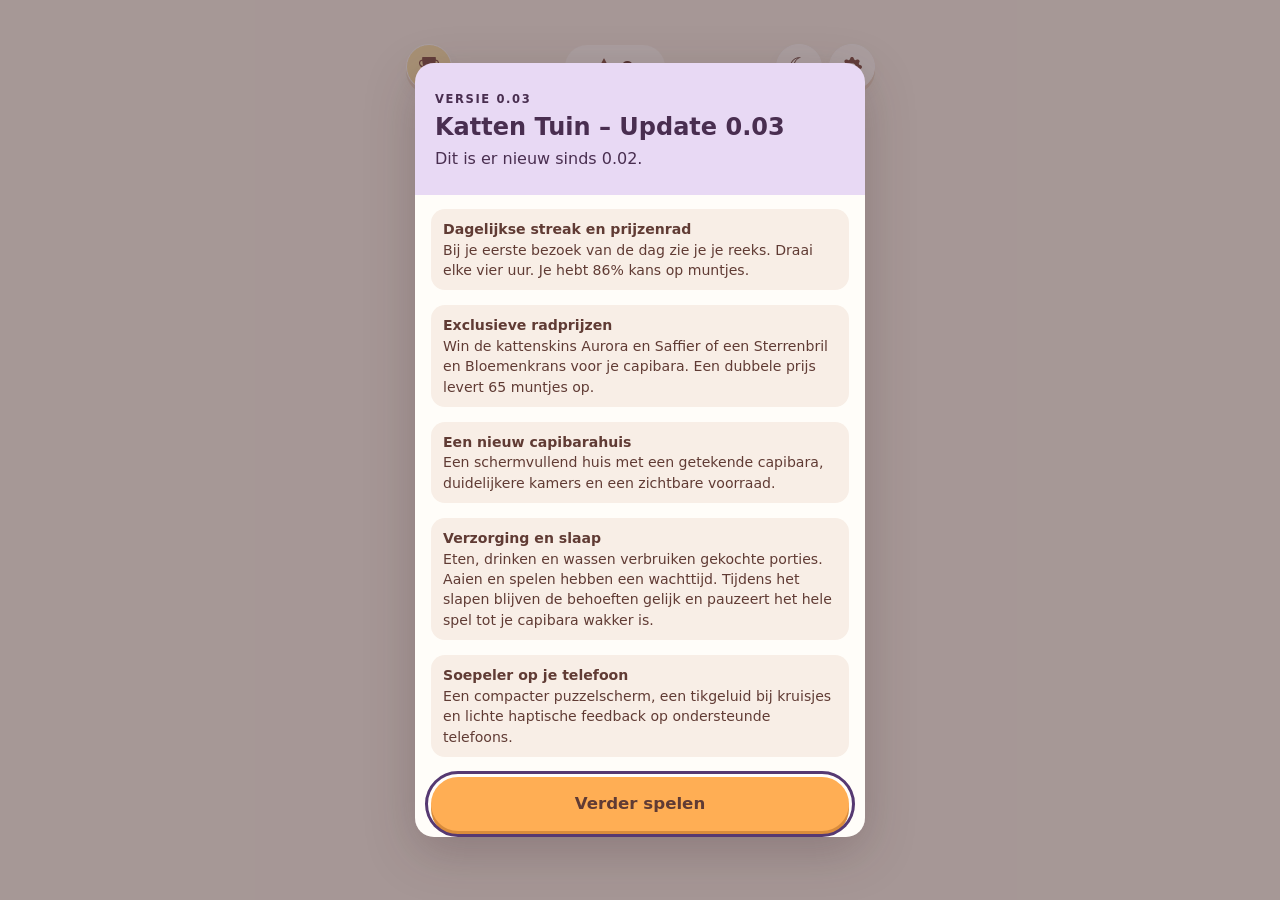
==== commit 0ee9ffc1: "Update 0.03: patchnotes en radiconen" ====
--- a/index.html
+++ b/index.html
@@ -36,7 +36,10 @@
       <div class="home-actions">
         <button id="play" class="big orange" disabled>Laden…</button>
         <button id="capy-open" class="big violet" type="button">🛖 Capibarahuis</button>
-        <button id="news-open" class="news-link" type="button">Wat is er nieuw?</button>
+        <div class="home-links">
+          <button id="wheel-open" class="news-link" type="button">🎡 Prijzenrad</button>
+          <button id="news-open" class="news-link" type="button">Wat is er nieuw?</button>
+        </div>
         <button id="shop-open" class="shop-open"><img src="./assets/coin.svg" alt=""><span id="home-coins">0</span> <span>Katjeswinkel</span></button>
       </div>
       <p id="home-speed" class="speed-award" hidden></p>
@@ -71,15 +74,31 @@
     </section>
   </main>
   <dialog id="news-dialog" class="news-dialog" aria-labelledby="news-title">
-    <div class="news-hero"><span>VERSIE 0.02</span><h2 id="news-title">Katten Tuin – Update 0.02</h2><p>Meer puzzels. Een nieuw huisgenootje.</p></div>
+    <div class="news-hero"><span>VERSIE 0.03</span><h2 id="news-title">Katten Tuin – Update 0.03</h2><p>Dit is er nieuw sinds 0.02.</p></div>
     <ul class="patch-list">
-      <li><strong>400 nieuwe puzzels</strong> Speel verder tot level 600. Elk bord heeft precies één oplossing.</li>
-      <li><strong>Sneller puzzelen</strong> Pak bonuspunten voor snelheid. Een foute kattenpoging laat een rood kruisje achter.</li>
-      <li><strong>Nieuwe spelinstellingen</strong> Zet geluid en trillingen apart aan of uit. Wissel het thema via het icoon bovenaan.</li>
-      <li><strong>Uitgebreid klassement</strong> Bekijk ook het level en de muntjes van elke speler.</li>
-      <li><strong>Een eigen capibara</strong> Geef haar een naam, richt vier kamers in en gebruik je gewone muntjes voor snacks, speelgoed en accessoires.</li>
+      <li><strong>Dagelijkse streak en prijzenrad</strong> Bij je eerste bezoek van de dag zie je je reeks. Draai elke vier uur. Je hebt 86% kans op muntjes.</li>
+      <li><strong>Exclusieve radprijzen</strong> Win de kattenskins Aurora en Saffier of een Sterrenbril en Bloemenkrans voor je capibara. Een dubbele prijs levert 65 muntjes op.</li>
+      <li><strong>Een nieuw capibarahuis</strong> Een schermvullend huis met een getekende capibara, duidelijkere kamers en een zichtbare voorraad.</li>
+      <li><strong>Verzorging en slaap</strong> Eten, drinken en wassen verbruiken gekochte porties. Aaien en spelen hebben een wachttijd. Tijdens het slapen blijven de behoeften gelijk en pauzeert het hele spel tot je capibara wakker is.</li>
+      <li><strong>Soepeler op je telefoon</strong> Een compacter puzzelscherm, een tikgeluid bij kruisjes en lichte haptische feedback op ondersteunde telefoons.</li>
     </ul>
     <form method="dialog"><button class="big orange">Verder spelen</button></form>
+  </dialog>
+  <dialog id="wheel-dialog" aria-labelledby="wheel-title">
+    <header><div><p id="wheel-streak" class="wheel-streak"></p><h2 id="wheel-title">Dagelijks prijzenrad</h2></div>
+      <form method="dialog"><button class="round close" aria-label="Sluiten"><img src="./assets/x-lg.svg" alt=""></button></form></header>
+    <div class="wheel-stage" aria-hidden="true"><div id="wheel-disk"></div><span class="wheel-pointer"></span><span class="wheel-hub">✦</span></div>
+    <p id="wheel-result" class="wheel-result" role="status"></p>
+    <button id="wheel-spin" class="big orange" type="button">Draai aan het rad</button>
+    <div id="wheel-cats" class="wheel-cats" aria-label="Gewonnen radkatjes"></div>
+    <details><summary>Prijzen en kansen</summary><ul id="wheel-odds"></ul><p>Win je een katje of accessoire opnieuw, dan krijg je 65 muntjes.</p></details>
+  </dialog>
+  <dialog id="capy-sleep-screen" aria-labelledby="capy-sleep-title">
+    <div class="sleep-moon" aria-hidden="true">🌙</div>
+    <h2 id="capy-sleep-title">De capibara slaapt</h2>
+    <p>Alle behoeften staan stil. De game gaat verder als je capibara wakker is.</p>
+    <p>Wordt vanzelf wakker over <strong id="capy-sleep-time"></strong>.</p>
+    <button id="capy-wake" class="big violet" type="button">Wakker maken</button>
   </dialog>
   <dialog id="capy-dialog" aria-labelledby="capy-title">
     <div class="capy-house">
@@ -104,14 +123,14 @@
         <h3 id="capy-room-name"></h3>
         <div id="capy-decor" aria-hidden="true"></div>
         <button id="capy-pet" class="capy-pet" type="button" aria-label="Aai je capibara">
-          <canvas id="capy-canvas" aria-hidden="true"></canvas>
-          <span id="capy-fallback" aria-hidden="true" hidden></span>
+          <img class="capy-portrait" src="./capy-portrait.webp" alt="">
+          <span class="capy-markings" aria-hidden="true"></span>
           <span id="capy-accessory-model" aria-hidden="true"></span>
           <span id="capy-sleep-model" aria-hidden="true" hidden>z Z</span>
         </button>
         <p id="capy-message" class="capy-message" role="status"></p>
       </div>
-      <div id="capy-actions" class="capy-actions"></div>
+      <div class="care-dock"><p id="capy-pantry" hidden></p><div id="capy-actions" class="capy-actions"></div></div>
       <nav id="capy-rooms" class="capy-rooms" aria-label="Kamers"></nav>
     </section>
     <section id="capy-store" hidden>
--- a/expansion.css
+++ b/expansion.css
@@ -247,3 +247,122 @@
     width: min(100%, max(170px, calc(100dvh - 344px - env(safe-area-inset-top) - env(safe-area-inset-bottom))));
   }
 }
+
+#capy-dialog { background:#f7efe5; color:#523746; }
+.capy-house { gap:5px; }
+.capy-house .house-header { gap:12px; margin:2px 0; }
+.house-header span { color:#89628f; }
+.house-header h2 { letter-spacing:-.035em; }
+#capy-dialog .close { background:#fffaf4; box-shadow:0 2px 0 #ead7d1; }
+.capy-house .capy-top { margin-bottom:5px; gap:8px; }
+.capy-top > span { padding:7px 11px; border-radius:16px; background:#fff9ee; border:1px solid #eadcc9; }
+#capy-options { display:flex; gap:5px; }
+.capy-house .capy-button { background:#eee0f0; color:#58395e; }
+.capy-house .capy-button[aria-pressed="true"] { color:#fff8f7; background:#745682; box-shadow:0 3px 0 #5e456e; }
+.capy-house #capy-room { gap:9px; }
+.capy-house .capy-needs { gap:5px; }
+.capy-house .capy-needs label {
+  background:#fffbf6;
+  border:1px solid #eadbd4;
+  color:#563945;
+  font-weight:750;
+  padding:7px 3px;
+}
+.capy-house .capy-needs meter { margin-top:3px; }
+.capy-house .capy-scene {
+  --wall:#f1dce9;
+  --rail:#bd8eaa;
+  --floor:#ddad98;
+  --stripe:#ffffff2b;
+  border:4px solid #fff9f1;
+  box-shadow:0 3px 0 #ead5cb;
+  border-radius:24px;
+  padding-top:12px;
+}
+.capy-house .capy-scene h3 { font-size:.87rem; }
+.capy-house .house-window { border-color:#fff2de; opacity:.9; }
+#capy-furniture { right:5%; font-size:clamp(2rem,11vw,4.6rem); }
+.capy-house .capy-pet { width:min(89%,360px); display:grid; place-items:center; }
+.capy-portrait {
+  position:absolute;
+  inset:0;
+  width:100%;
+  height:100%;
+  object-fit:contain;
+  filter:drop-shadow(0 8px 7px #5d35403c);
+}
+[data-coat="cocoa"] .capy-portrait { filter:brightness(.78) saturate(.88) drop-shadow(0 8px 7px #5d35403c); }
+[data-coat="cream"] .capy-portrait { filter:brightness(1.19) saturate(.74) drop-shadow(0 8px 7px #5d35403c); }
+[data-coat="rose"] .capy-portrait { filter:hue-rotate(-26deg) saturate(.87) drop-shadow(0 8px 7px #5d35403c); }
+.capy-markings { position:absolute; inset:0; pointer-events:none; }
+[data-pattern="spots"] .capy-markings {
+  background:radial-gradient(ellipse at 39% 60%,#fff0ce9e 0 4%,transparent 5%),
+    radial-gradient(ellipse at 34% 66%,#fff0ce90 0 3%,transparent 4%);
+}
+[data-pattern="socks"] .capy-markings {
+  background:radial-gradient(ellipse at 43% 76%,#fff0ce8c 0 4%,transparent 5%),
+    radial-gradient(ellipse at 56% 76%,#fff0ce8c 0 4%,transparent 5%);
+}
+.capy-house .capy-message { padding:6px 12px; margin-bottom:8px; font-weight:680; }
+.care-dock { min-width:0; padding:7px; border:1px solid #eadbd4; border-radius:16px; background:#fffaf3; }
+#capy-pantry { color:#785767; font-size:.76rem; font-weight:750; padding:0 3px 4px; }
+.capy-house .capy-actions .capy-button { background:#fae0af; color:#614230; }
+.capy-house .capy-rooms { padding-bottom:3px; }
+.capy-house .capy-products article { background:#fffaf4; border:1px solid #eadbd4; }
+.capy-house .capy-products button:not(:disabled) { background:#f9dfa8; color:#4f382e; }
+[data-theme="dark"] #capy-dialog { background:#30253d; color:#fbecd9; }
+[data-theme="dark"] .house-header span { color:#dfbbec; }
+[data-theme="dark"] .capy-top > span,
+[data-theme="dark"] .capy-house .capy-products article,
+[data-theme="dark"] .capy-house .capy-needs label,
+[data-theme="dark"] .care-dock { color:#fbecd9; background:#483651; border-color:#63506d; }
+[data-theme="dark"] #capy-pantry { color:#e8c6de; }
+
+#capy-sleep-screen {
+  width:min(360px, calc(100% - 32px));
+  padding:25px 20px 20px;
+  text-align:center;
+}
+#capy-sleep-screen::backdrop { background:#231a36ec; }
+#capy-sleep-screen .sleep-moon { font-size:2.6rem; margin-bottom:9px; }
+#capy-sleep-screen p { margin:8px 0; }
+#capy-wake { margin:10px 0 0; }
+
+.home-links { display:grid; grid-template-columns:1fr 1fr; gap:5px; }
+.home-links button { font-size:.85rem; }
+.wheel-streak { font-size:.85rem; font-weight:850; color:#83588a; }
+[data-theme="dark"] .wheel-streak { color:#edc6f0; }
+.wheel-stage { position:relative; width:min(65vw, 250px, 34dvh); aspect-ratio:1; margin:10px auto; }
+#wheel-disk {
+  width:100%; height:100%; border-radius:50%; border:5px solid #fff1d9;
+  box-shadow:0 3px 0 #ac799f, 0 6px 16px #58394655;
+}
+#wheel-disk span {
+  position:absolute; inset:8% 0 0; color:#57384f; text-align:center; font-weight:900;
+  transform:rotate(var(--at)); transform-origin:50% 46%;
+}
+.wheel-pointer {
+  position:absolute; z-index:2; left:50%; top:-5px; width:22px; height:24px; transform:translateX(-50%);
+  background:#744967; clip-path:polygon(0 0, 100% 0, 50% 100%);
+}
+.wheel-hub {
+  position:absolute; inset:50% auto auto 50%; transform:translate(-50%,-50%);
+  width:44px; height:44px; display:grid; place-items:center; border-radius:50%;
+  color:#70496a; background:#fff3d7; box-shadow:0 2px 5px #70496a55;
+}
+.wheel-result { text-align:center; font-weight:750; min-height:1.4em; margin:8px 0; }
+.wheel-cats { display:grid; gap:6px; }
+.wheel-cats button { display:flex; align-items:center; gap:8px; }
+.wheel-cats img { width:32px; height:32px; }
+#wheel-odds { display:grid; grid-template-columns:1fr 1fr; gap:3px 10px; font-size:.8rem; }
+
+#wheel-disk span {
+  display:flex;
+  flex-direction:column;
+  align-items:center;
+  gap:1px;
+  font-size:.77rem;
+  line-height:1;
+}
+#wheel-disk span img { width:clamp(12px, 6vw, 22px); height:auto; }
+#wheel-disk span:has(img:only-child) img[src*="skin-"] { width:clamp(12px, 5vw, 19px); }
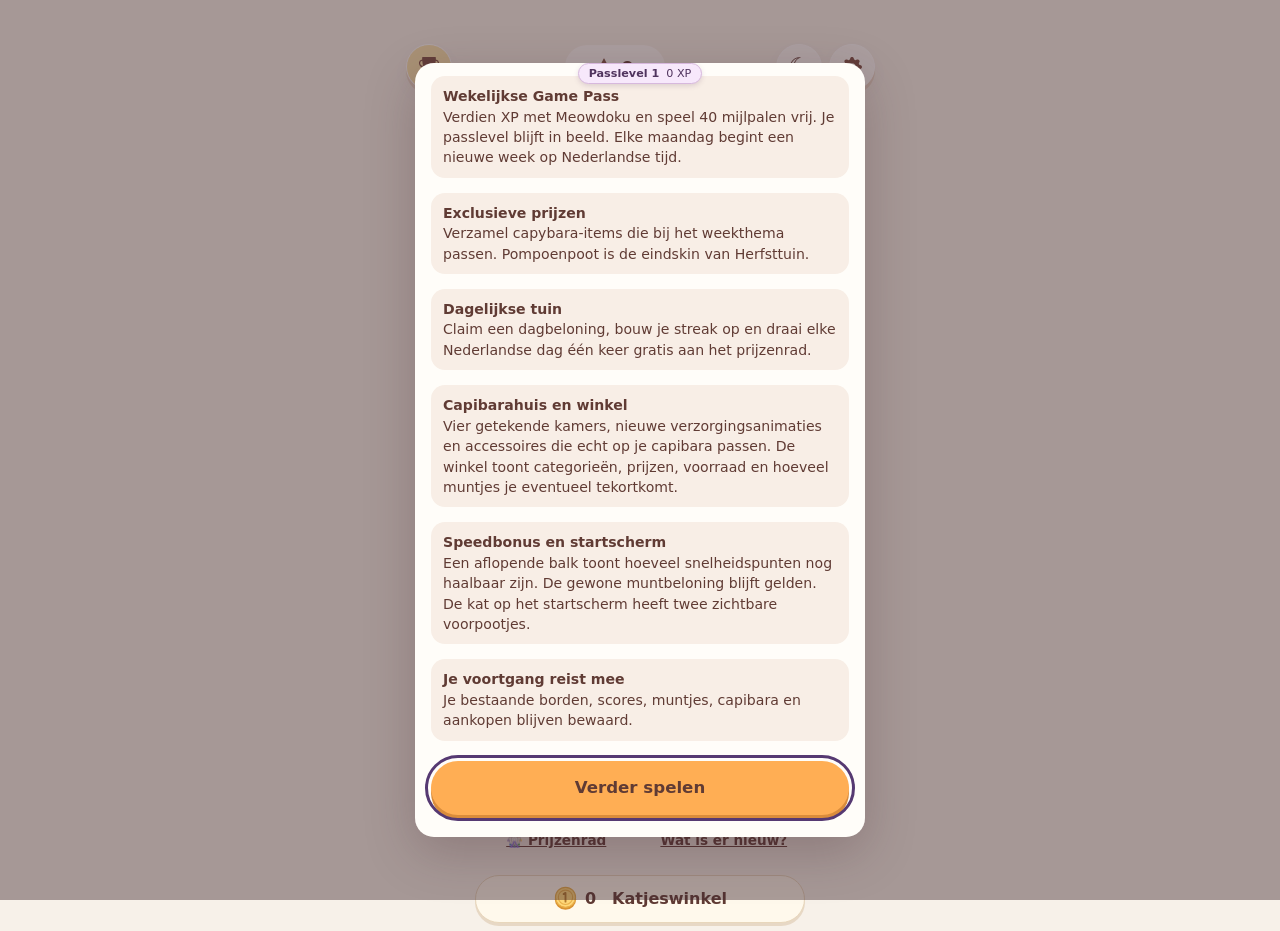
==== commit c77b1dcd: "Release Kattentuin 0.04" ====
--- a/index.html
+++ b/index.html
@@ -1,186 +1,238 @@
-<!doctype html>
-<html lang="nl">
-<head>
-  <meta charset="utf-8">
-  <meta name="viewport" content="width=device-width,initial-scale=1,viewport-fit=cover">
-  <meta name="theme-color" content="#f7f1e9">
-  <meta name="description" content="Een kattenpuzzel met 600 levels.">
-  <title>Kattentuin</title>
-  <link rel="manifest" href="./manifest.webmanifest">
-  <link rel="icon" href="./assets/cat.svg" type="image/svg+xml">
-  <link rel="apple-touch-icon" href="./assets/icon-180.png">
-  <link rel="stylesheet" href="./style.css">
-  <link rel="stylesheet" href="./expansion.css">
-  <script type="module" src="./app.js"></script>
-</head>
-<body>
-  <div id="celebration" aria-hidden="true"></div>
-  <dialog id="update" aria-labelledby="update-title">
-    <h2 id="update-title">Nieuwe versie klaar</h2>
-    <p>Je kunt meteen verder spelen met de nieuwste versie.</p>
-    <button id="update-apply" class="big orange" type="button" autofocus>Bijwerken</button>
-  </dialog>
-  <aside id="storage" class="notice" hidden>Je browser kan je voortgang niet bewaren.</aside>
-  <main class="shell">
-    <section id="home" class="home" aria-labelledby="brand">
-      <header class="home-bar">
-        <button id="ranking-open" class="round trophy" aria-label="Klassement"><img src="./assets/trophy-fill.svg" alt=""></button>
-        <div class="score-pill"><img src="./assets/star-fill.svg" alt=""><strong id="home-score" aria-label="Score">0</strong></div>
-        <button id="theme-toggle" class="round theme-icon" type="button" aria-label="Donkere modus" aria-pressed="false">☾</button>
-        <button id="home-help" class="round" aria-label="Instellingen en spelregels"><img src="./assets/gear-fill.svg" alt=""></button>
-      </header>
-      <div class="cover">
-        <h1 id="brand">Katten<span>tuin</span></h1>
-        <img class="mascot" src="./assets/mascot.webp" alt="">
-      </div>
-      <div class="home-actions">
-        <button id="play" class="big orange" disabled>Laden…</button>
-        <button id="capy-open" class="big violet" type="button">🛖 Capibarahuis</button>
-        <div class="home-links">
-          <button id="wheel-open" class="news-link" type="button">🎡 Prijzenrad</button>
-          <button id="news-open" class="news-link" type="button">Wat is er nieuw?</button>
-        </div>
-        <button id="shop-open" class="shop-open"><img src="./assets/coin.svg" alt=""><span id="home-coins">0</span> <span>Katjeswinkel</span></button>
-      </div>
-      <p id="home-speed" class="speed-award" hidden></p>
-      <p id="load-error" role="alert" hidden>De puzzels konden niet worden geladen. Vernieuw de pagina om het opnieuw te proberen.</p>
-    </section>
-    <section id="game" class="game" aria-labelledby="game-title" hidden>
-      <header class="game-bar">
-        <button id="back" class="round" aria-label="Terug naar menu"><img src="./assets/arrow-left.svg" alt=""></button>
-        <div class="stat" id="game-title">Level <strong id="level-number"></strong></div>
-        <div class="stat">Score <strong id="game-score">0</strong></div>
-        <button id="game-help" class="round" aria-label="Instellingen en spelregels"><img src="./assets/gear-fill.svg" alt=""></button>
-      </header>
-      <div id="lives" class="lives" role="img" aria-label="3 van 3 levens">
-        <img src="./assets/fish.png" alt=""><img src="./assets/fish.png" alt=""><img src="./assets/fish.png" alt="">
-      </div>
-      <ul class="rule-strip" aria-label="Spelregels">
-        <li><img src="./assets/palette-fill.svg" alt="">1 kat per kleur</li>
-        <li><img src="./assets/grid-3x3-gap-fill.svg" alt="">1 kat per rij en kolom</li>
-        <li><img src="./assets/arrows-angle-expand.svg" alt="">Katten raken elkaar niet</li>
-      </ul>
-      <div class="puzzle">
-        <div id="region-strip" class="region-strip" aria-hidden="true"></div>
-        <div id="board" class="board" role="group" aria-label="Puzzelbord"></div>
-      </div>
-      <p id="speed-award" class="speed-award" role="status" hidden></p>
-      <p id="feedback" class="feedback" role="status"></p>
-      <div class="game-actions">
-        <button id="next" class="big orange" hidden>Volgend level</button>
-        <button id="retry" class="big violet" hidden>Opnieuw proberen</button>
-        <button id="done" class="big violet" hidden>Naar het menu</button>
-      </div>
-    </section>
-  </main>
-  <dialog id="news-dialog" class="news-dialog" aria-labelledby="news-title">
-    <div class="news-hero"><span>VERSIE 0.03</span><h2 id="news-title">Katten Tuin – Update 0.03</h2><p>Dit is er nieuw sinds 0.02.</p></div>
-    <ul class="patch-list">
-      <li><strong>Dagelijkse streak en prijzenrad</strong> Bij je eerste bezoek van de dag zie je je reeks. Draai elke vier uur. Je hebt 86% kans op muntjes.</li>
-      <li><strong>Exclusieve radprijzen</strong> Win de kattenskins Aurora en Saffier of een Sterrenbril en Bloemenkrans voor je capibara. Een dubbele prijs levert 65 muntjes op.</li>
-      <li><strong>Een nieuw capibarahuis</strong> Een schermvullend huis met een getekende capibara, duidelijkere kamers en een zichtbare voorraad.</li>
-      <li><strong>Verzorging en slaap</strong> Eten, drinken en wassen verbruiken gekochte porties. Aaien en spelen hebben een wachttijd. Tijdens het slapen blijven de behoeften gelijk en pauzeert het hele spel tot je capibara wakker is.</li>
-      <li><strong>Soepeler op je telefoon</strong> Een compacter puzzelscherm, een tikgeluid bij kruisjes en lichte haptische feedback op ondersteunde telefoons.</li>
-    </ul>
-    <form method="dialog"><button class="big orange">Verder spelen</button></form>
-  </dialog>
-  <dialog id="wheel-dialog" aria-labelledby="wheel-title">
-    <header><div><p id="wheel-streak" class="wheel-streak"></p><h2 id="wheel-title">Dagelijks prijzenrad</h2></div>
-      <form method="dialog"><button class="round close" aria-label="Sluiten"><img src="./assets/x-lg.svg" alt=""></button></form></header>
-    <div class="wheel-stage" aria-hidden="true"><div id="wheel-disk"></div><span class="wheel-pointer"></span><span class="wheel-hub">✦</span></div>
-    <p id="wheel-result" class="wheel-result" role="status"></p>
-    <button id="wheel-spin" class="big orange" type="button">Draai aan het rad</button>
-    <div id="wheel-cats" class="wheel-cats" aria-label="Gewonnen radkatjes"></div>
-    <details><summary>Prijzen en kansen</summary><ul id="wheel-odds"></ul><p>Win je een katje of accessoire opnieuw, dan krijg je 65 muntjes.</p></details>
-  </dialog>
-  <dialog id="capy-sleep-screen" aria-labelledby="capy-sleep-title">
-    <div class="sleep-moon" aria-hidden="true">🌙</div>
-    <h2 id="capy-sleep-title">De capibara slaapt</h2>
-    <p>Alle behoeften staan stil. De game gaat verder als je capibara wakker is.</p>
-    <p>Wordt vanzelf wakker over <strong id="capy-sleep-time"></strong>.</p>
-    <button id="capy-wake" class="big violet" type="button">Wakker maken</button>
-  </dialog>
-  <dialog id="capy-dialog" aria-labelledby="capy-title">
-    <div class="capy-house">
-    <header class="house-header"><form method="dialog"><button class="round close" aria-label="Terug naar Kattentuin"><img src="./assets/arrow-left.svg" alt=""></button></form><div><span>CAPIBARAHUIS</span><h2 id="capy-title">Het capibarahuis</h2></div></header>
-    <div class="capy-top"><span>🪙 <strong id="capy-wallet">0</strong> muntjes</span>
-      <div id="capy-options" hidden><button id="capy-shop" class="capy-button">Winkel</button><button id="capy-edit" class="capy-button">Uiterlijk</button></div>
-    </div>
-    <form id="capy-setup" class="capy-setup">
-      <div class="capy-welcome">Een huisje voor jouw capibara</div>
-      <p>Kies een naam en geef je huisgenootje een eigen look.</p>
-      <label>Naam<input id="capy-name" required maxlength="20" placeholder="Bijvoorbeeld Nootje"></label>
-      <label>Vacht<select id="capy-color"><option value="honey">Honing</option><option value="cocoa">Cacao</option><option value="cream">Vanille</option><option value="rose">Roze</option></select></label>
-      <label>Patroon<select id="capy-pattern"><option value="plain">Effen</option><option value="spots">Vlekjes</option><option value="socks">Sokjes</option></select></label>
-      <label>Accessoire<select id="capy-accessory"><option value="">Geen</option></select></label>
-      <button class="big orange" type="submit">Opslaan</button>
-    </form>
-    <section id="capy-room" hidden>
-      <div id="capy-needs" class="capy-needs"></div>
-      <div id="capy-scene" class="capy-scene">
-        <div class="house-window" aria-hidden="true"></div>
-        <div id="capy-furniture" aria-hidden="true"></div>
-        <h3 id="capy-room-name"></h3>
-        <div id="capy-decor" aria-hidden="true"></div>
-        <button id="capy-pet" class="capy-pet" type="button" aria-label="Aai je capibara">
-          <img class="capy-portrait" src="./capy-portrait.webp" alt="">
-          <span class="capy-markings" aria-hidden="true"></span>
-          <span id="capy-accessory-model" aria-hidden="true"></span>
-          <span id="capy-sleep-model" aria-hidden="true" hidden>z Z</span>
-        </button>
-        <p id="capy-message" class="capy-message" role="status"></p>
-      </div>
-      <div class="care-dock"><p id="capy-pantry" hidden></p><div id="capy-actions" class="capy-actions"></div></div>
-      <nav id="capy-rooms" class="capy-rooms" aria-label="Kamers"></nav>
-    </section>
-    <section id="capy-store" hidden>
-      <div class="capy-store-head"><h3>Huiswinkeltje</h3><button id="capy-return" class="capy-button">Terug naar huis</button></div>
-      <p id="capy-shop-status" role="status"></p>
-      <div id="capy-products" class="capy-products"></div>
-    </section>
-    </div>
-  </dialog>
-  <dialog id="shop-dialog" aria-labelledby="shop-title">
-    <header><h2 id="shop-title">Katjeswinkel</h2><form method="dialog"><button class="round close" aria-label="Sluiten"><img src="./assets/x-lg.svg" alt=""></button></form></header>
-    <div class="shop-wallet"><img src="./assets/coin.svg" alt=""><strong id="shop-coins">0</strong><span>muntjes</span></div>
-    <p class="shop-intro">Bij je eerste overwinning krijg je 12 muntjes zonder fouten, 10 met één fout en 8 met twee fouten.</p>
-    <button id="shop-capy" class="capy-button shop-capy" type="button">🪴 Naar het huiswinkeltje</button>
-    <div id="shop-items" class="shop-items"></div>
-    <p id="shop-status" role="status"></p>
-  </dialog>
-  <dialog id="help-dialog" aria-labelledby="help-title">
-    <header><h2 id="help-title">Zo speel je</h2><form method="dialog"><button class="round close" aria-label="Sluiten"><img src="./assets/x-lg.svg" alt=""></button></form></header>
-    <ul>
-      <li>Tik of sleep voor kruisjes. Begin op een kruisje om tijdens het slepen te wissen.</li>
-      <li>Tik twee keer snel op hetzelfde vakje om een kat te plaatsen. Als het vakje fout is, verlies je een visje.</li>
-      <li>Plaats één kat per rij, kolom en kleur. Katten mogen elkaar ook diagonaal niet raken.</li>
-      <li>Met een toetsenbord gebruik je de pijltjes, Spatie voor een kruisje en Enter voor een kat.</li>
-    </ul>
-    <fieldset class="sound-settings">
-      <legend>Geluid en trillingen</legend>
-      <label><input type="checkbox" id="sound-enabled"> Geluidseffecten</label>
-      <label><input type="checkbox" id="haptics-enabled" switch> Trillingen</label>
-    </fieldset>
-    <button id="restart" class="big violet" hidden>Level opnieuw beginnen</button>
-    <details>
-      <summary>Op je beginscherm zetten</summary>
-      <p>Op iPhone in Safari kies je <strong>Deel → Zet op beginscherm</strong> en zet je <strong>Open als webapp</strong> aan als die optie verschijnt. In Chrome op Android kies je <strong>⋮ → Toevoegen aan startscherm → Installeren</strong>.</p>
-      <p>Na de eerste online laadbeurt kun je offline spelen. Je voortgang blijft op dit apparaat bewaard.</p>
-      <button id="install" class="big violet" hidden>Installeer Kattentuin</button>
-    </details>
-  </dialog>
-  <dialog id="ranking-dialog" aria-labelledby="ranking-title">
-    <header><h2 id="ranking-title">Klassement</h2><form method="dialog"><button class="round close" aria-label="Sluiten"><img src="./assets/x-lg.svg" alt=""></button></form></header>
-    <p id="ranking-status" role="status"></p>
-    <ol id="ranking-list" class="ranking-list"></ol>
-    <form id="ranking-form" hidden>
-      <label for="nickname">Jouw bijnaam</label>
-      <div class="nickname-row">
-        <input id="nickname" maxlength="24" required autocomplete="nickname">
-        <button type="submit">Meedoen</button>
-      </div>
-      <p>Je beste score per level telt mee. Je deelt ook je huidige level en muntjessaldo.</p>
-    </form>
-  </dialog>
-</body>
-</html>
+<!doctype html>
+<html lang="nl">
+<head>
+  <meta charset="utf-8">
+  <meta name="viewport" content="width=device-width,initial-scale=1,viewport-fit=cover">
+  <meta name="theme-color" content="#f7f1e9">
+  <meta name="description" content="Een kattenpuzzel met 600 levels.">
+  <title>Kattentuin</title>
+
+  <link rel="icon" href="./assets/cat.svg" type="image/svg+xml">
+  <link rel="apple-touch-icon" href="./assets/icon-180.png">
+  <link rel="stylesheet" href="./style.css">
+  <link rel="stylesheet" href="./expansion.css">
+  <script type="module" src="./app.js"></script>
+<link rel="manifest" href="./manifest.webmanifest">
+  <link rel="stylesheet" href="./release.css">
+<link rel="stylesheet" href="./capy-house.css">
+</head>
+<body>
+  <div id="celebration" aria-hidden="true"></div>
+  <dialog id="update" aria-labelledby="update-title">
+    <h2 id="update-title">Nieuwe versie klaar</h2>
+    <p>Je kunt meteen verder spelen met de nieuwste versie.</p>
+    <button id="update-apply" class="big orange" type="button" autofocus>Bijwerken</button>
+  </dialog>
+  <aside id="storage" class="notice" hidden>Je browser kan je voortgang niet bewaren.</aside>
+  <main class="shell">
+    <section id="home" class="home" aria-labelledby="brand">
+      <header class="home-bar">
+        <button id="ranking-open" class="round trophy" aria-label="Klassement"><img src="./assets/trophy-fill.svg" alt=""></button>
+        <div class="score-pill"><img src="./assets/star-fill.svg" alt=""><strong id="home-score" aria-label="Score">0</strong></div>
+        <button id="theme-toggle" class="round theme-icon" type="button" aria-label="Donkere modus" aria-pressed="false">☾</button>
+        <button id="home-help" class="round" aria-label="Instellingen en spelregels"><img src="./assets/gear-fill.svg" alt=""></button>
+      </header>
+      <div class="cover">
+        <h1 id="brand">Katten<span>tuin</span></h1>
+        <img class="mascot" src="./assets/mascot-home.webp" alt="">
+      </div>
+      <div class="home-actions">
+        <button id="play" class="big orange" disabled>Laden…</button>
+        <button id="world-open" class="big violet" type="button" disabled>Wereldreis</button>
+        <button id="capy-open" class="big violet" type="button">🛖 Capibarahuis</button>
+        <div class="home-links">
+          <button id="pass-open" class="news-link" type="button" aria-haspopup="dialog">🎁 Game Pass</button>
+          <button id="wheel-open" class="news-link" type="button">🎡 Prijzenrad</button>
+          <button id="news-open" class="news-link" type="button">Wat is er nieuw?</button>
+        </div>
+        <button id="shop-open" class="shop-open"><img src="./assets/coin.svg" alt=""><span id="home-coins">0</span> <span>Katjeswinkel</span></button>
+      </div>
+      <p id="home-speed" class="speed-award" hidden></p>
+      <p id="load-error" role="alert" hidden>De puzzels konden niet worden geladen. Vernieuw de pagina om het opnieuw te proberen.</p>
+    </section>
+    <section id="game" class="game" aria-labelledby="game-title" hidden>
+      <header class="game-bar">
+        <button id="back" class="round" aria-label="Terug naar menu"><img src="./assets/arrow-left.svg" alt=""></button>
+        <div class="stat" id="game-title">Level <strong id="level-number"></strong></div>
+        <div class="stat">Score <strong id="game-score">0</strong></div>
+        <button id="game-help" class="round" aria-label="Instellingen en spelregels"><img src="./assets/gear-fill.svg" alt=""></button>
+      </header>
+      <p id="world-badge" hidden></p>
+      <div id="lives" class="lives" role="img" aria-label="3 van 3 levens">
+        <img src="./assets/fish.png" alt=""><img src="./assets/fish.png" alt=""><img src="./assets/fish.png" alt="">
+      </div>
+      <ul class="rule-strip" aria-label="Spelregels">
+        <li><img src="./assets/palette-fill.svg" alt="">1 kat per kleur</li>
+        <li><img src="./assets/grid-3x3-gap-fill.svg" alt="">1 kat per rij en kolom</li>
+        <li><img src="./assets/arrows-angle-expand.svg" alt="">Katten raken elkaar niet</li>
+      </ul>
+      <div class="puzzle">
+        <div id="region-strip" class="region-strip" aria-hidden="true"></div>
+        <div id="board" class="board" role="group" aria-label="Puzzelbord"></div>
+      </div>
+      <section id="puzzle-rules" hidden></section>
+      <div id="puzzle-speed" hidden>
+        <span id="puzzle-speed-label"></span>
+        <progress id="puzzle-speed-progress" aria-label="Resterende tijd voor speedbonus"></progress>
+      </div>
+      <p id="speed-award" class="speed-award" role="status" hidden></p>
+      <p id="feedback" class="feedback" role="status"></p>
+      <div class="game-actions">
+        <button id="next" class="big orange" hidden>Volgend level</button>
+        <button id="retry" class="big violet" hidden>Opnieuw proberen</button>
+        <button id="done" class="big violet" hidden>Naar het menu</button>
+      </div>
+    </section>
+  </main>
+  <dialog id="news-dialog" class="news-dialog" aria-labelledby="news-title">
+    <div class="news-hero"><span>VERSIE 0.04</span><h2 id="news-title">Katten Tuin – Update 0.04</h2><p>Dit is er nieuw sinds 0.03.</p></div>
+    <ul class="patch-list">
+      <li><strong>Wereldreis</strong> Ontdek 600 puzzels in 12 werelden met eigen kleuren en vormen. De logische moeilijkheid loopt door bij elke wereldgrens. Later verschijnen nieuwe aanwijzingen en expertborden met twee katten per rij, kolom en kleur.</li>
+      <li><strong>Wekelijkse Game Pass</strong> Verdien XP met Meowdoku en speel 40 mijlpalen vrij. Je passlevel blijft in beeld. Elke maandag begint een nieuwe week op Nederlandse tijd.</li>
+      <li><strong>Exclusieve prijzen</strong> Verzamel capybara-items die bij het weekthema passen. Pompoenpoot is de eindskin van Herfsttuin.</li>
+      <li><strong>Dagelijkse tuin</strong> Claim een dagbeloning, bouw je streak op en draai elke Nederlandse dag één keer gratis aan het prijzenrad.</li>
+      <li><strong>Capibarahuis en winkel</strong> Vier getekende kamers, nieuwe verzorgingsanimaties en accessoires die echt op je capibara passen. De winkel toont categorieën, prijzen, voorraad en hoeveel muntjes je eventueel tekortkomt.</li>
+      <li><strong>Speedbonus en startscherm</strong> Een aflopende balk toont hoeveel snelheidspunten nog haalbaar zijn. De gewone muntbeloning blijft gelden. De kat op het startscherm heeft twee zichtbare voorpootjes.</li>
+      <li><strong>Je voortgang reist mee</strong> Je bestaande borden, scores, muntjes, capibara en aankopen blijven bewaard.</li>
+    </ul>
+    <form method="dialog"><button class="big orange">Verder spelen</button></form>
+  </dialog>
+  <dialog id="wheel-dialog" aria-labelledby="wheel-title">
+    <header><div><p id="wheel-streak" class="wheel-streak"></p><h2 id="wheel-title">Dagelijks prijzenrad</h2></div>
+      <form method="dialog"><button class="round close" aria-label="Sluiten"><img src="./assets/x-lg.svg" alt=""></button></form></header>
+    <section class="daily-reward" aria-label="Dagbeloning">
+      <ol id="daily-calendar" aria-label="Afgelopen zeven dagen"></ol>
+      <p id="daily-info" role="status"></p>
+      <button id="daily-claim" type="button" class="big violet">Claim dagbeloning</button>
+    </section>
+    <div class="wheel-stage" aria-hidden="true"><div id="wheel-disk"></div><span class="wheel-pointer"></span><span class="wheel-hub">✦</span></div>
+    <p id="wheel-result" class="wheel-result" role="status"></p>
+    <button id="wheel-spin" class="big orange" type="button">Draai aan het rad</button>
+    <div id="wheel-cats" class="wheel-cats" aria-label="Gewonnen radkatjes"></div>
+    <details><summary>Prijzen en kansen</summary><ul id="wheel-odds"></ul><p>Win je een katje of accessoire opnieuw, dan krijg je 65 muntjes.</p></details>
+  </dialog>
+  <dialog id="capy-sleep-screen" aria-labelledby="capy-sleep-title">
+    <div class="sleep-moon" aria-hidden="true">🌙</div>
+    <h2 id="capy-sleep-title">De capibara slaapt</h2>
+    <p>Alle behoeften staan stil. De game gaat verder als je capibara wakker is.</p>
+    <p>Wordt vanzelf wakker over <strong id="capy-sleep-time"></strong>.</p>
+    <button id="capy-wake" class="big violet" type="button">Wakker maken</button>
+  </dialog>
+  <dialog id="capy-dialog" aria-labelledby="capy-title">
+    <div class="capy-house">
+    <header class="house-header"><form method="dialog"><button class="round close" aria-label="Terug naar Kattentuin"><img src="./assets/arrow-left.svg" alt=""></button></form><div><span>CAPIBARAHUIS</span><h2 id="capy-title">Het capibarahuis</h2></div></header>
+    <div class="capy-top"><span>🪙 <strong id="capy-wallet">0</strong> muntjes</span>
+      <div id="capy-options" hidden><button id="capy-shop" class="capy-button">Winkel</button><button id="capy-edit" class="capy-button">Uiterlijk</button></div>
+    </div>
+    <form id="capy-setup" class="capy-setup">
+      <div class="capy-welcome">Een huisje voor jouw capibara</div>
+      <p>Kies een naam en geef je huisgenootje een eigen look.</p>
+      <div class="capy-preview-stage" aria-hidden="true"><span id="capy-preview" class="capy-avatar">
+        <img class="capy-portrait" src="./capy-portrait.webp" alt="">
+        <span class="capy-markings"></span>
+        <span id="capy-preview-accessory" class="capy-worn"></span>
+      </span></div>
+      <label>Naam<input id="capy-name" required maxlength="20" placeholder="Bijvoorbeeld Nootje"></label>
+      <label>Vacht<select id="capy-color"><option value="honey">Honing</option><option value="cocoa">Cacao</option><option value="cream">Vanille</option><option value="rose">Roze</option></select></label>
+      <label>Patroon<select id="capy-pattern"><option value="plain">Effen</option><option value="spots">Vlekjes</option><option value="socks">Sokjes</option></select></label>
+      <label>Accessoire<select id="capy-accessory"><option value="">Geen</option></select></label>
+      <button class="big orange" type="submit">Opslaan</button>
+    </form>
+    <section id="capy-room" hidden>
+      <div id="capy-needs" class="capy-needs"></div>
+      <div id="capy-scene" class="capy-scene">
+        <div class="capy-sunlight" aria-hidden="true"></div>
+        <div id="capy-furniture" aria-hidden="true"></div>
+        <h3 id="capy-room-name"></h3>
+        <div id="capy-decor" aria-hidden="true"></div>
+        <button id="capy-pet" class="capy-pet" type="button" aria-label="Aai je capibara">
+          <span id="capy-avatar" class="capy-avatar">
+            <img class="capy-portrait" src="./capy-portrait.webp" alt="">
+            <span class="capy-markings" aria-hidden="true"></span>
+            <svg class="capy-blink" viewBox="0 0 600 600" aria-hidden="true">
+              <path d="M276 153q9-31 31-29 17 3 17 27-23 21-48 2Zm138-61q7-8 17 4l11 13q-17 4-28-17Z"/>
+              <path d="M282 151q14 8 28-3m109-46 11 5" fill="none" stroke="#946142" stroke-width="4" stroke-linecap="round"/>
+            </svg>
+            <span id="capy-accessory-model" class="capy-worn" aria-hidden="true"></span>
+            <span id="capy-sleep-model" aria-hidden="true" hidden><i>z</i><i>Z</i><i>Z</i></span>
+          </span>
+        </button>
+        <div id="capy-fx" aria-hidden="true"></div>
+        <p id="capy-message" class="capy-message" role="status"></p>
+      </div>
+      <div class="care-dock"><p id="capy-pantry" hidden></p><div id="capy-actions" class="capy-actions"></div></div>
+      <nav id="capy-rooms" class="capy-rooms" aria-label="Kamers"></nav>
+    </section>
+    <section id="capy-store" hidden>
+      <div class="capy-store-head"><h3>Huiswinkeltje</h3><button id="capy-return" class="capy-button">Terug naar huis</button></div>
+      <p id="capy-shop-status" role="status"></p>
+      <nav id="capy-shop-filters" aria-label="Winkelcategorieën"></nav>
+      <div id="capy-products" class="capy-products"></div>
+    </section>
+    </div>
+  </dialog>
+  <dialog id="shop-dialog" aria-labelledby="shop-title">
+    <header><h2 id="shop-title">Katjeswinkel</h2><form method="dialog"><button class="round close" aria-label="Sluiten"><img src="./assets/x-lg.svg" alt=""></button></form></header>
+    <div class="shop-wallet"><img src="./assets/coin.svg" alt=""><strong id="shop-coins">0</strong><span>muntjes</span></div>
+    <p class="shop-intro">Bij je eerste overwinning krijg je 12 muntjes zonder fouten, 10 met één fout en 8 met twee fouten.</p>
+    <button id="shop-capy" class="capy-button shop-capy" type="button">🪴 Naar het huiswinkeltje</button>
+    <div id="shop-items" class="shop-items"></div>
+    <p id="shop-status" role="status"></p>
+  </dialog>
+  <dialog id="help-dialog" aria-labelledby="help-title">
+    <header><h2 id="help-title">Instellingen</h2><form method="dialog"><button class="round close" aria-label="Sluiten"><img src="./assets/x-lg.svg" alt=""></button></form></header>
+    <ul>
+      <li>Tik of sleep voor kruisjes. Begin op een kruisje om tijdens het slepen te wissen.</li>
+      <li>Tik twee keer snel op hetzelfde vakje om een kat te plaatsen. Als het vakje fout is, verlies je een visje.</li>
+      <li>Plaats één kat per rij, kolom en kleur. Katten mogen elkaar ook diagonaal niet raken.</li>
+      <li>Met een toetsenbord gebruik je de pijltjes, Spatie voor een kruisje en Enter voor een kat.</li>
+    </ul>
+    <fieldset class="sound-settings">
+      <legend>Geluid en trillingen</legend>
+      <label><input type="checkbox" id="sound-enabled"> Geluidseffecten</label>
+      <label><input type="checkbox" id="haptics-enabled" switch> Trillingen</label>
+    </fieldset>
+    <button id="restart" class="big violet" hidden>Level opnieuw beginnen</button>
+    <details>
+      <summary>Op je beginscherm zetten</summary>
+      <p>Op iPhone in Safari kies je <strong>Deel → Zet op beginscherm</strong> en zet je <strong>Open als webapp</strong> aan als die optie verschijnt. In Chrome op Android kies je <strong>⋮ → Toevoegen aan startscherm → Installeren</strong>.</p>
+      <p>Na de eerste online laadbeurt kun je offline spelen. Je voortgang blijft op dit apparaat bewaard.</p>
+      <button id="install" class="big violet" hidden>Installeer Kattentuin</button>
+    </details>
+  </dialog>
+  <dialog id="ranking-dialog" aria-labelledby="ranking-title">
+    <header><h2 id="ranking-title">Klassement</h2><form method="dialog"><button class="round close" aria-label="Sluiten"><img src="./assets/x-lg.svg" alt=""></button></form></header>
+    <p id="ranking-status" role="status"></p>
+    <ol id="ranking-list" class="ranking-list"></ol>
+    <form id="ranking-form" hidden>
+      <label for="nickname">Jouw bijnaam</label>
+      <div class="nickname-row">
+        <input id="nickname" maxlength="24" required autocomplete="nickname">
+        <button type="submit">Meedoen</button>
+      </div>
+      <p>Je beste score per level telt mee. Je deelt ook je huidige level en muntjessaldo.</p>
+    </form>
+  </dialog>
+  <dialog id="pass-dialog" aria-labelledby="pass-dialog-title">
+    <header><h2 id="pass-dialog-title">Wekelijkse Game Pass</h2><form method="dialog"><button class="round close" aria-label="Game Pass sluiten"><img src="./assets/x-lg.svg" alt=""></button></form></header>
+    <section id="pass">
+      <label class="week-select">Bekijk week <select id="week-picker"></select></label>
+        <article id="pass-hero" class="card pass-hero">
+          <div><p class="eyebrow" id="pass-dates"></p><h2 id="theme-name"></h2><p id="theme-description"></p><p id="theme-note"></p><button id="pass-finale">Bekijk level 40</button></div>
+          <img id="theme-image" alt="">
+        </article>
+        <article class="pass-track-card">
+          <div id="pass-unlock" role="status" aria-live="polite" hidden></div>
+          <div class="puzzle-meta"><h2>Beloningsspoor</h2><strong id="pass-xp"></strong></div>
+          <div class="pass-meter"><progress id="pass-progress" aria-label="Game Pass XP"></progress><span id="pass-cleared"></span></div>
+          <button id="pass-earn-xp" class="pass-xp-link">Speel een gewone puzzel voor XP</button>
+          <ol id="tiers" class="pass-track" aria-label="40 passlevels"></ol>
+          <div class="pass-navigation"><button id="pass-current">Naar mijn level</button><span>Veeg door het spoor</span></div>
+          <div class="pass-selection"><div><strong id="stage-title"></strong><p id="stage-info"></p></div></div>
+        </article>
+        <article class="card"><h2>Weekopdrachten</h2><div id="quests"></div></article>
+
+    </section>
+  </dialog>
+</body>
+</html>
--- a/release.css
+++ b/release.css
@@ -0,0 +1,234 @@
+#pass-open { grid-column: 1 / -1; font-weight: 800; }
+#world-badge { margin:0 auto 5px; text-align:center; font-size:.76rem; font-weight:750; }
+#world-open { min-height:45px; font-size:.93rem; }
+#pass-dialog { width:min(680px,calc(100% - 18px)); max-width:none; padding:11px; }
+#pass { display:grid; gap:9px; }
+#pass .card { padding:11px; border-radius:17px; background:var(--soft); }
+#pass-hero.pass-hero { display:grid; grid-template-columns:minmax(0,1fr) auto; align-items:center; gap:8px; }
+#pass-hero h2 { margin:3px 0; }
+#pass .puzzle-meta { display:flex; justify-content:space-between; gap:8px; align-items:center; }
+#pass .eyebrow { font-size:.65rem; font-weight:800; letter-spacing:.065em; }
+.week-select { display:flex; align-items:center; gap:7px; font-size:.75rem; }
+.week-select select { min-height:40px; max-width:100%; padding:4px 8px; font:inherit; color:var(--ink); border-radius:10px; }
+.weekly-goal { display:flex; justify-content:space-between; gap:6px; padding:6px 0; border-bottom:1px solid #b6a2b269; font-size:.78rem; }
+#pass .pass-track { padding-left:4px; }
+#pass .pass-tile { margin:0; }
+#pass .pass-tile button { min-height:104px; }
+.daily-reward { padding:8px; margin:7px 0 11px; border-radius:14px; background:var(--soft); }
+#daily-calendar { display:grid; grid-template-columns:repeat(7,minmax(0,1fr)); padding:0; gap:4px; list-style:none; }
+#daily-calendar li { display:grid; justify-items:center; background:var(--white); border-radius:7px; font-size:.7rem; }
+#daily-calendar li.active { color:#386048; background:#d7e8d7; }
+#daily-info { font-size:.79rem; margin:3px 0 8px; }
+.pass-hud {
+  display:flex;
+  align-items:center;
+  justify-content:center;
+  gap:7px;
+  width:max-content;
+  max-width:100%;
+  flex:none;
+  margin:0 auto 5px;
+  padding:3px 10px;
+  border-radius:20px;
+  border:1px solid #d7b8dd;
+  background:#f7e8fb;
+  color:#50345e;
+  font-size:.7rem;
+  box-shadow:0 2px 5px #6039662b;
+  pointer-events:none;
+}
+body > .pass-hud { position:fixed; z-index:4; top:max(2px,env(safe-area-inset-top)); left:50%; translate:-50% 0; }
+dialog > .pass-hud { position:sticky; top:0; z-index:5; }
+[data-theme=dark] .pass-hud { background:#412d50; color:#ffe8ff; border-color:#876a94; }
+.pass-hud-up { animation:pass-level-up 1.15s ease-out both; }
+@keyframes pass-level-up {
+  0%,100% { scale:1; }
+  30% { scale:1.23; background:#ffe7a1; color:#5a3b28; box-shadow:0 0 20px #ffcc56; }
+  62% { scale:1.05; }
+}
+@media (prefers-reduced-motion:reduce) { .pass-hud-up { animation:none; } }
+#puzzle-rules { display: flex; gap: 3px 10px; justify-content: center; flex-wrap: wrap; font-size: .68rem; text-align: center; }
+#puzzle-speed { width: min(100%, 440px); margin: 0 auto; font-size: .72rem; text-align: center; }
+#puzzle-speed-progress { display: block; width: 100%; height: 6px; accent-color: #55985e; }
+#puzzle-speed-progress[data-points="25"] { accent-color: #bc8833; }
+#puzzle-speed-progress[data-points="10"] { accent-color: #bf5353; }
+.cell[data-clue] { position: relative; }
+.cell[data-clue]::after {
+  content: attr(data-clue);
+  position: absolute;
+  inset: 0 auto auto 0;
+  padding: 0 2px;
+  background: #fff4eb;
+  color: #563957;
+  font-size: clamp(.45rem, 1.85vw, .68rem);
+  font-weight: 750;
+  pointer-events: none;
+}
+.cell.puzzle-forbidden::after { background: #ffdddd; color: #a32140; }
+
+#pass {
+  --pass-night:#1e1737;
+  --pass-royal:#37235c;
+  --pass-lilac:#bfa5ed;
+  --pass-gold:#ffd584;
+}
+#pass-hero {
+  position:relative;
+  min-height:148px;
+  background:radial-gradient(ellipse at 89% 60%,var(--theme-accent),transparent 55%),
+    linear-gradient(135deg,#282047,#3c265c 72%);
+  border:1px solid #78609a;
+  color:#f7efff;
+  box-shadow:0 4px 0 #271c42;
+}
+#pass-hero h2,#pass-hero .eyebrow { color:inherit; }
+#pass-hero .eyebrow { opacity:.75; }
+#pass-hero img { width:clamp(88px,29vw,156px); max-height:156px; filter:drop-shadow(0 7px 8px #190f30a0); }
+#theme-note { color:var(--pass-gold); font-weight:740; }
+#pass-finale { min-height:37px; margin-top:9px; font-size:.75rem; background:#59447b; color:#fff5ff; border-color:#9c79bb; }
+.pass-track-card {
+  min-width:0;
+  padding:11px;
+  background:linear-gradient(160deg,var(--pass-royal),var(--pass-night));
+  color:#f8f0ff;
+  border:1px solid #8466a6;
+  border-radius:20px;
+  box-shadow:0 4px 0 #251837;
+}
+.pass-track-card h2 { font-size:1.05rem; }
+#pass-xp { color:var(--pass-gold); white-space:nowrap; }
+.pass-meter { display:flex; align-items:center; gap:8px; font-size:.69rem; color:#ebd9ff; }
+.pass-meter progress { flex:1; height:8px; min-width:0; }
+.pass-meter span { white-space:nowrap; }
+.pass-xp-link { min-height:38px; width:100%; margin:4px 0; font-size:.76rem; background:#f7eafa; color:#644479; border-color:#c9acd6; }
+.pass-track {
+  display:flex;
+  gap:6px;
+  overflow-x:auto;
+  overscroll-behavior-inline:contain;
+  scroll-snap-type:x proximity;
+  scrollbar-color:#a487c6 #25183f;
+  list-style:none;
+  padding:5px 4px 10px;
+  margin:2px 0 8px;
+}
+.pass-tile { flex:0 0 73px; scroll-snap-align:start; }
+.pass-tile button {
+  position:relative;
+  width:100%;
+  min-height:116px;
+  display:grid;
+  grid-template-rows:21px 1fr 23px;
+  place-items:center;
+  padding:0;
+  overflow:hidden;
+  border-radius:9px;
+  background:linear-gradient(135deg,#4d3673,#3a295c);
+  border:1px solid #7d66a5;
+  color:#fbf3ff;
+}
+.pass-tile .tile-number { width:100%; background:#2b2046; font-size:.76rem; }
+.tile-prize { font-size:1.6rem; display:grid; place-items:center; width:100%; height:100%; }
+.tile-prize img { width:48px; height:48px; }
+.tile-state { position:absolute; top:26px; right:4px; font-size:.65rem; }
+.tile-reward { width:100%; align-self:end; padding:3px 1px; background:#2d2148; color:#ffdb91; font-size:.65rem; overflow-wrap:anywhere; }
+.pass-tile.locked .tile-prize { opacity:.65; }
+.pass-tile.available button { border-color:var(--pass-gold); box-shadow:inset 0 0 12px #ffd58455; }
+.pass-tile.cleared .tile-state { color:#acf3ae; font-weight:900; }
+.pass-tile.finale { flex-basis:88px; }
+.pass-tile.finale button { background:linear-gradient(150deg,#824c70,#492e62); border-color:#eab27b; }
+.pass-tile button[aria-pressed=true] { outline:2px solid var(--pass-gold); outline-offset:0; }
+.pass-navigation { display:flex; justify-content:space-between; align-items:center; gap:5px; margin:0 0 8px; font-size:.68rem; color:#e9daf5; }
+.pass-navigation button { min-height:36px; font-size:.7rem; padding:4px 8px; background:#59447b; color:#fff5ff; border-color:#9c79bb; }
+.pass-selection { min-height:58px; display:flex; align-items:center; justify-content:space-between; gap:8px; border-top:1px solid #8063a4; padding-top:8px; }
+.pass-selection p { font-size:.73rem; margin-top:3px; color:#e9daf5; }
+.pass-selection button { flex:none; font-size:.75rem; }
+
+:root:not([data-theme=dark]) #pass {
+  --pass-night:#ffede4;
+  --pass-royal:#f2e6ff;
+  --pass-gold:#80501f;
+}
+:root:not([data-theme=dark]) #pass-hero {
+  background:radial-gradient(ellipse at 90% 60%,var(--theme-end),transparent 68%),
+    linear-gradient(130deg,#fff0de,var(--theme-background));
+  border-color:#e8c9c3; color:#523852; box-shadow:0 4px 0 #e7cec7;
+}
+:root:not([data-theme=dark]) #pass-hero img { filter:drop-shadow(0 5px 8px #8157824a); }
+:root:not([data-theme=dark]) .pass-track-card { border-color:#dec7e7; box-shadow:0 4px 0 #e4cddb; color:#4a345e; }
+:root:not([data-theme=dark]) .pass-meter,
+:root:not([data-theme=dark]) .pass-navigation,
+:root:not([data-theme=dark]) .pass-selection p { color:#6e5273; }
+:root:not([data-theme=dark]) .pass-track { scrollbar-color:#ad83c9 #f3dfef; }
+:root:not([data-theme=dark]) .pass-tile button { color:#4a345e; border-color:#ccaddf; background:linear-gradient(135deg,#fff9ff,#ebdbff); }
+:root:not([data-theme=dark]) .pass-tile.finale button { border-color:#d89d67; background:linear-gradient(150deg,#ffecd2,#fadadd); }
+:root:not([data-theme=dark]) .pass-tile .tile-number,
+:root:not([data-theme=dark]) .tile-reward { background:#ffffffab; color:#704f70; }
+:root:not([data-theme=dark]) .pass-tile.cleared .tile-state { color:#327348; }
+:root:not([data-theme=dark]) #pass-finale,
+:root:not([data-theme=dark]) .pass-navigation button { background:#fff8fb; border-color:#c7a4d4; color:#69457a; }
+:root:not([data-theme=dark]) .pass-selection { border-color:#e2c8df; }
+#pass-unlock {
+  position:relative;
+  display:grid;
+  grid-template-columns:42px minmax(0,1fr);
+  align-items:center;
+  column-gap:9px;
+  padding:9px 10px;
+  margin:0 0 10px;
+  border:1px solid #dbaa70;
+  border-radius:13px;
+  color:#573752;
+  background:linear-gradient(115deg,#fff0cb,#f6d9f5);
+  overflow:hidden;
+}
+.unlock-icon {
+  z-index:1;
+  grid-row:span 2;
+  display:grid;
+  place-items:center;
+  width:41px;
+  aspect-ratio:1;
+  background:#fffbef;
+  border-radius:50%;
+  font-size:1.35rem;
+}
+#pass-unlock strong,#pass-unlock small { z-index:1; }
+.unlock-sparks { position:absolute; inset:50% 0 auto 30px; pointer-events:none; }
+.unlock-sparks i {
+  position:absolute;
+  width:7px;
+  height:7px;
+  background:#d79a35;
+  border-radius:2px;
+  opacity:0;
+}
+.unlock-sparks i:nth-child(3n) { background:#ac6cbd; }
+.unlock-sparks i:nth-child(3n + 1) { background:#ee827d; }
+.pass-tile button { transition:background .25s,border-color .25s,box-shadow .25s; }
+.pass-tile button[aria-pressed=true] .tile-prize { animation:pass-pop .37s cubic-bezier(.2,.7,.3,1.25); }
+.pass-tile.pass-won .tile-prize { animation:pass-pop .67s ease-out; }
+.pass-tile.pass-unlocked button { animation:pass-shine 1s ease-out; }
+.celebrate-unlock { animation:pass-banner .43s ease-out; }
+.celebrate-unlock .unlock-icon { animation:pass-pop .67s ease-out; }
+.celebrate-unlock .unlock-sparks i { animation:pass-spark .9s ease-out both; }
+#pass-progress::-webkit-progress-value { transition:width .42s ease; }
+@keyframes pass-pop {
+  0% { transform:scale(.7) rotate(-12deg); }
+  45% { transform:scale(1.19) rotate(8deg); }
+  75% { transform:scale(.96) rotate(-3deg); }
+  100% { transform:scale(1); }
+}
+@keyframes pass-shine {
+  0%,100% { box-shadow:inset 0 0 8px #f0ac3e44; }
+  45% { box-shadow:inset 0 0 22px #f6b345bd; }
+}
+@keyframes pass-banner {
+  from { opacity:0; transform:translateY(6px) scale(.96); }
+  to { opacity:1; transform:none; }
+}
+@keyframes pass-spark {
+  0% { opacity:0; transform:translate(0,0) rotate(0); }
+  20% { opacity:.85; }
+  100% { opacity:0; transform:translate(var(--x),var(--y)) rotate(145deg); }
+}
--- a/capy-house.css
+++ b/capy-house.css
@@ -0,0 +1,194 @@
+#capy-dialog {
+  --house-paper:#fffaf3;
+  --house-line:#e9d9d0;
+  --house-ink:#523b4c;
+  --house-muted:#785d73;
+  background:radial-gradient(ellipse at top,#fff9ed,#f5e8ec 76%);
+  color:var(--house-ink);
+}
+#capy-dialog[open] { display:flex; flex-direction:column; }
+#capy-dialog > .pass-hud { margin-top:max(4px,env(safe-area-inset-top)); margin-bottom:0; }
+#capy-dialog .capy-house {
+  width:min(100%,558px);
+  height:auto;
+  min-height:0;
+  flex:1;
+  gap:6px;
+  padding-top:7px;
+  overflow-y:auto;
+  overscroll-behavior:contain;
+}
+#capy-dialog .house-header { margin:0; }
+.house-header div { min-width:0; }
+#capy-dialog .capy-top { margin:0 0 3px; }
+#capy-dialog .capy-top > span { background:var(--house-paper); border-color:var(--house-line); }
+#capy-dialog .capy-button {
+  border:1px solid #dfcbe2;
+  background:#f3e7f6;
+  color:#583e64;
+  transition:background .2s,box-shadow .2s;
+}
+#capy-dialog .capy-button[aria-pressed=true] { color:#fffafc; background:#745887; border-color:#745887; box-shadow:0 2px 0 #5a436b; }
+#capy-dialog #capy-room { grid-template-rows:auto minmax(170px,1fr) auto auto; gap:8px; }
+#capy-dialog .capy-needs { grid-template-columns:repeat(2,minmax(0,1fr)); gap:5px; }
+.need-card { padding:5px 8px 6px; border-radius:12px; background:var(--house-paper); border:1px solid var(--house-line); }
+.need-caption { display:flex; align-items:center; gap:4px; min-width:0; font-size:.69rem; font-weight:750; line-height:1.35; }
+.need-icon { flex:none; font-size:.78rem; }
+.need-value { margin-left:auto; font-size:.66rem; font-variant-numeric:tabular-nums; color:var(--house-muted); }
+.need-meter { height:5px; border-radius:9px; overflow:hidden; margin-top:3px; background:#e9dbdf; }
+.need-meter i { display:block; height:100%; border-radius:inherit; transition:width .58s cubic-bezier(.22,.61,.36,1); }
+
+#capy-dialog .capy-scene {
+  --wall:#f6e5ef;
+  --rail:#deb8c4;
+  --floor:#dcb598;
+  --floor-line:#97675d33;
+  position:relative;
+  min-height:0;
+  height:100%;
+  border:2px solid #fff8ed;
+  padding:8px 0 0;
+  border-radius:23px;
+  background:
+    radial-gradient(ellipse at 22% 17%,#fff3d888,transparent 54%),
+    linear-gradient(transparent 71%,var(--rail) 71% 73%,var(--floor) 73%),
+    repeating-linear-gradient(90deg,transparent 0 22px,#ffffff26 22px 25px),var(--wall);
+  box-shadow:0 3px 0 var(--house-line),inset 0 0 18px #84618025;
+}
+#capy-dialog .capy-scene[data-room=kitchen] { --wall:#f9ead4; --rail:#d6b9a0; --floor:#d7bd98; }
+#capy-dialog .capy-scene[data-room=bath] { --wall:#e2f0ef; --rail:#a9cbd0; --floor:#b4d1d7; --floor-line:#6f9ea84a; }
+#capy-dialog .capy-scene[data-room=bedroom] { --wall:#e9e1f4; --rail:#b6a5ca; --floor:#bcb0ca; --floor-line:#88749b46; }
+#capy-dialog .capy-scene::after {
+  inset:73% 0 0;
+  background:repeating-linear-gradient(0deg,transparent 0 15px,var(--floor-line) 16px 17px);
+}
+#capy-dialog .capy-scene[data-room=bath]::after {
+  background:repeating-linear-gradient(0deg,transparent 0 15px,var(--floor-line) 16px 17px),
+    repeating-linear-gradient(90deg,transparent 0 31px,var(--floor-line) 32px 33px);
+}
+.capy-sunlight { position:absolute; inset:10% 42% 9% 1%; z-index:-1; pointer-events:none;
+  background:linear-gradient(114deg,#fffae58c,transparent 72%); filter:blur(17px);
+  animation:capy-light 7.5s ease-in-out infinite alternate; }
+#capy-dialog #capy-furniture { position:absolute; inset:0; z-index:0; filter:none; pointer-events:none; }
+#capy-furniture svg { display:block; width:100%; height:100%; }
+#capy-dialog .capy-scene h3 { padding:4px 11px; background:#fff9eeeb; color:#654b5f; font-size:.72rem; box-shadow:0 2px 0 #a5839550; }
+#capy-dialog #capy-decor { display:flex; flex-wrap:wrap; gap:3px; left:3%; bottom:12%; max-width:27%; }
+.capy-decor-chip { display:grid; place-items:center; width:25px; height:25px; border-radius:9px; background:#fff3deeb; border:1px solid #bb91866b; font-size:.82rem; }
+
+#capy-dialog .capy-pet {
+  display:grid;
+  place-items:end center;
+  position:relative;
+  width:min(78%,340px);
+  height:100%;
+  min-height:0;
+  box-shadow:none;
+  container-type:size;
+}
+#capy-dialog .capy-pet::before { inset:auto 24% 2%; height:10%; }
+.capy-avatar { display:block; position:relative; width:min(100%,100cqh,320px); aspect-ratio:1; transform-origin:50% 92%; }
+#capy-avatar { animation:capy-breathe 4.5s ease-in-out infinite; }
+#capy-dialog .capy-avatar .capy-portrait { width:100%; height:100%; position:absolute; inset:0; }
+#capy-dialog .capy-worn,#capy-dialog .capy-blink { position:absolute; inset:0; width:100%; height:100%; pointer-events:none; }
+.capy-worn svg { display:block; width:100%; height:100%; }
+.capy-blink { opacity:0; fill:#d9a069; animation:capy-blinking 6.2s linear infinite; }
+[data-coat=cocoa] .capy-blink { fill:#ae835c; }
+[data-coat=cream] .capy-blink { fill:#e9bb85; }
+[data-coat=rose] .capy-blink { fill:#db9680; }
+.capy-pin { position:absolute; top:8%; left:45%; display:grid; place-items:center; width:16%; aspect-ratio:1;
+  border-radius:50%; background:#ead3ef; border:2px solid #946ea0; font-size:clamp(11px,3.1vw,19px); }
+.capy-pin.thumb { position:static; flex:none; width:30px; font-size:14px; }
+#capy-dialog #capy-sleep-model { inset:12% 6% auto auto; display:flex; gap:3px; font-size:.85rem; }
+#capy-sleep-model i { font-style:normal; animation:capy-snooze 2.2s ease-out infinite; }
+#capy-sleep-model i:nth-child(2) { animation-delay:.25s; }
+#capy-sleep-model i:nth-child(3) { animation-delay:.5s; }
+#capy-dialog .capy-message { margin:0 8px 6px; padding:4px 10px; font-size:.72rem; background:#fff8ebf0; }
+#capy-fx { position:absolute; z-index:3; left:50%; bottom:33%; pointer-events:none; }
+.capy-fx-piece { position:absolute; font-size:1.3rem; font-weight:800; opacity:0; animation:capy-particle .93s var(--lag) ease-out both; }
+.room-entering #capy-furniture { animation:capy-room-enter .45s ease-out both; }
+.room-entering #capy-room-name { animation:capy-pill-in .35s ease-out; }
+#capy-pet[data-motion=pet] #capy-avatar { animation:capy-nuzzle .62s ease-in-out; }
+#capy-pet[data-motion=play] #capy-avatar { animation:capy-hop .85s ease-in-out; }
+#capy-pet[data-motion=food] #capy-avatar { animation:capy-nibble .65s ease-in-out; }
+#capy-pet[data-motion=water] #capy-avatar { animation:capy-sip .75s ease-in-out; }
+#capy-pet[data-motion=clean] #capy-avatar { animation:capy-shake .61s ease-in-out; }
+#capy-pet[data-motion=wake] #capy-avatar,
+#capy-pet[data-motion=outfit] #capy-avatar { animation:capy-hop .75s ease-out; }
+
+#capy-dialog .care-dock { padding:5px; background:var(--house-paper); border-color:var(--house-line); }
+#capy-dialog .capy-actions .capy-button { background:#fce8cc; color:#634432; border-color:#ead1b6; }
+#capy-dialog .capy-rooms .capy-button { font-size:clamp(.59rem,2.1vw,.79rem); line-height:1.15; }
+#capy-dialog .capy-setup,#capy-dialog #capy-store { padding-bottom:9px; }
+#capy-dialog .capy-welcome { background:linear-gradient(120deg,#f3dfef,#ffe9cf); }
+.capy-preview-stage { display:grid; place-items:center; border:1px solid var(--house-line); border-radius:19px;
+  background:radial-gradient(ellipse at 50% 85%,#dfc3de 11%,transparent 43%),linear-gradient(130deg,#fff0dd,#efe2fa); }
+#capy-preview { width:clamp(114px,22dvh,172px); margin:4px 0; }
+.outfit-preview-pop { animation:capy-pill-in .32s ease-out; }
+#capy-dialog .capy-products article { background:var(--house-paper); border-color:var(--house-line); }
+#capy-shop-status:not(:empty) { display:flex; align-items:center; gap:6px; }
+#capy-shop-status svg { display:block; flex:0 0 33px; width:33px; height:27px; }
+#capy-shop-status:not(:empty) { padding:7px; margin:0 0 6px; border-radius:12px; background:#fff0ca; color:#64484e; }
+#capy-shop-status.capy-purchased { animation:capy-pill-in .41s ease-out; }
+#capy-shop-filters {
+  display:grid; grid-template-columns:repeat(3,minmax(0,1fr)); gap:4px;
+  padding:5px; margin-bottom:8px; border-radius:15px;
+  background:var(--house-paper); border:1px solid var(--house-line);
+}
+.capy-shop-filter {
+  min-height:40px; border-radius:10px; padding:3px 2px;
+  background:none; color:var(--house-ink); font-size:clamp(.65rem,2.7vw,.8rem); font-weight:750;
+}
+.capy-shop-filter[aria-pressed=true] { background:#e8d4ed; color:#513560; }
+#capy-dialog .capy-product {
+  min-width:0; gap:5px; padding:8px; grid-template-rows:46px auto auto 1fr auto;
+}
+.capy-product-art {
+  display:grid; place-items:center; height:46px; border-radius:11px;
+  background:linear-gradient(125deg,#f7e5ec,#fff0d4); font-size:1.35rem;
+}
+.capy-product-art svg { display:block; width:48px; height:35px; }
+.capy-product-title { font-size:.82rem; overflow-wrap:anywhere; }
+.capy-product-detail { color:var(--house-muted); font-size:.69rem; }
+.capy-product-meta { display:flex; align-items:center; align-self:end; gap:4px; flex-wrap:wrap; font-size:.65rem; }
+.capy-product-price {
+  padding:2px 6px; border-radius:9px; background:#ffedc7; color:#684520;
+  font-weight:800; white-space:nowrap;
+}
+.capy-product-stock { color:var(--house-muted); }
+#capy-dialog .capy-buy { width:100%; font-size:.72rem; }
+#capy-dialog .capy-buy:disabled { opacity:.78; }
+[data-theme=dark] .capy-shop-filter[aria-pressed=true] { background:#765489; color:#fff6ff; }
+[data-theme=dark] .capy-product-art { background:linear-gradient(125deg,#67516c,#785c55); }
+#capy-sleep-screen .sleep-moon { animation:capy-moon 4s ease-in-out infinite; }
+
+[data-theme=dark] #capy-dialog {
+  --house-paper:#45374c; --house-line:#6a536f; --house-ink:#f8e9dd; --house-muted:#e5c3de;
+  background:radial-gradient(ellipse at top,#44354f,#30253b 74%);
+}
+[data-theme=dark] #capy-dialog .need-meter { background:#67556d; }
+[data-theme=dark] #capy-dialog .capy-button:not([aria-pressed=true]) { background:#594665; color:#ffeffb; border-color:#795d83; }
+[data-theme=dark] #capy-dialog .capy-scene { border-color:#705b79; }
+[data-theme=dark] #capy-dialog .capy-actions .capy-button { background:#6b4c46; color:#ffe9d6; border-color:#987065; }
+
+@keyframes capy-breathe { 50% { transform:translateY(-2px) scale(1.016,1.025); } }
+@keyframes capy-blinking { 0%,40%,45%,86%,91%,100% { opacity:0; } 42%,88% { opacity:1; } }
+@keyframes capy-light { to { opacity:.38; transform:translateX(8px); } }
+@keyframes capy-room-enter { from { opacity:0; transform:translateX(10px) scale(1.025); } to { opacity:1; transform:none; } }
+@keyframes capy-pill-in { 0% { opacity:.45; transform:translateY(3px) scale(.94); } 65% { transform:scale(1.035); } 100% { opacity:1; transform:none; } }
+@keyframes capy-particle { 15% { opacity:1; } 80% { opacity:.8; } to { transform:translate(var(--dx),var(--dy)) rotate(17deg) scale(.72); opacity:0; } }
+@keyframes capy-nuzzle { 45% { transform:rotate(-5deg) translateY(-3px) scale(1.035,1.025); } }
+@keyframes capy-hop { 16% { transform:scale(1.07,.92); } 45% { transform:translateY(-14px) rotate(-4deg) scale(.98,1.04); } 72% { transform:translateY(-4px) rotate(2deg); } }
+@keyframes capy-nibble { 22%,64% { transform:scale(1.03,.98) rotate(-2deg); } 42%,82% { transform:scale(.995,1.02); } }
+@keyframes capy-sip { 30%,55% { transform:rotate(6deg) translateY(3px); } }
+@keyframes capy-shake { 25%,67% { transform:rotate(-4deg); } 46%,83% { transform:rotate(4deg); } }
+@keyframes capy-snooze { 0% { opacity:.1; } 45% { opacity:1; } to { transform:translate(8px,-15px); opacity:0; } }
+@keyframes capy-moon { 50% { transform:translateY(-5px) rotate(-8deg); filter:drop-shadow(0 0 9px #fce3a0); } }
+@media (max-height:590px) {
+  #capy-dialog #capy-room { gap:5px; grid-template-rows:auto minmax(142px,1fr) auto auto; }
+  #capy-dialog .capy-house { gap:3px; }
+  #capy-dialog .capy-actions { max-height:68px; }
+  .need-card { padding-block:3px; }
+}
+@media (prefers-reduced-motion:reduce) {
+  #capy-dialog *,#capy-sleep-screen * { animation:none!important; transition:none!important; }
+}
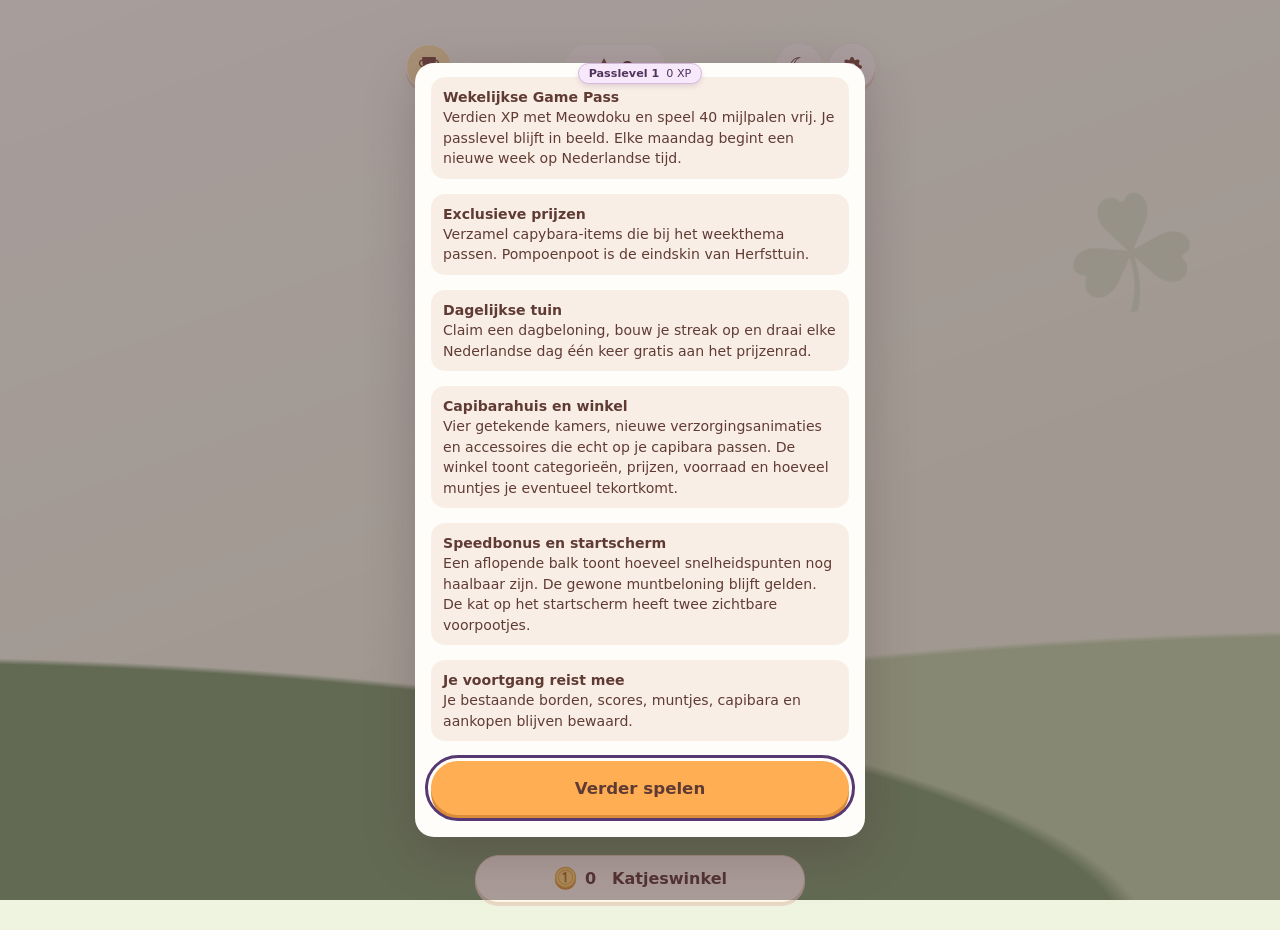
==== commit 07f1bc8b: "Kattentuin 0.04.1: werelden in de normale campagne" ====
--- a/index.html
+++ b/index.html
@@ -1,238 +1,241 @@
-<!doctype html>
-<html lang="nl">
-<head>
-  <meta charset="utf-8">
-  <meta name="viewport" content="width=device-width,initial-scale=1,viewport-fit=cover">
-  <meta name="theme-color" content="#f7f1e9">
-  <meta name="description" content="Een kattenpuzzel met 600 levels.">
-  <title>Kattentuin</title>
-
-  <link rel="icon" href="./assets/cat.svg" type="image/svg+xml">
-  <link rel="apple-touch-icon" href="./assets/icon-180.png">
-  <link rel="stylesheet" href="./style.css">
-  <link rel="stylesheet" href="./expansion.css">
-  <script type="module" src="./app.js"></script>
-<link rel="manifest" href="./manifest.webmanifest">
-  <link rel="stylesheet" href="./release.css">
-<link rel="stylesheet" href="./capy-house.css">
-</head>
-<body>
-  <div id="celebration" aria-hidden="true"></div>
-  <dialog id="update" aria-labelledby="update-title">
-    <h2 id="update-title">Nieuwe versie klaar</h2>
-    <p>Je kunt meteen verder spelen met de nieuwste versie.</p>
-    <button id="update-apply" class="big orange" type="button" autofocus>Bijwerken</button>
-  </dialog>
-  <aside id="storage" class="notice" hidden>Je browser kan je voortgang niet bewaren.</aside>
-  <main class="shell">
-    <section id="home" class="home" aria-labelledby="brand">
-      <header class="home-bar">
-        <button id="ranking-open" class="round trophy" aria-label="Klassement"><img src="./assets/trophy-fill.svg" alt=""></button>
-        <div class="score-pill"><img src="./assets/star-fill.svg" alt=""><strong id="home-score" aria-label="Score">0</strong></div>
-        <button id="theme-toggle" class="round theme-icon" type="button" aria-label="Donkere modus" aria-pressed="false">☾</button>
-        <button id="home-help" class="round" aria-label="Instellingen en spelregels"><img src="./assets/gear-fill.svg" alt=""></button>
-      </header>
-      <div class="cover">
-        <h1 id="brand">Katten<span>tuin</span></h1>
-        <img class="mascot" src="./assets/mascot-home.webp" alt="">
-      </div>
-      <div class="home-actions">
-        <button id="play" class="big orange" disabled>Laden…</button>
-        <button id="world-open" class="big violet" type="button" disabled>Wereldreis</button>
-        <button id="capy-open" class="big violet" type="button">🛖 Capibarahuis</button>
-        <div class="home-links">
-          <button id="pass-open" class="news-link" type="button" aria-haspopup="dialog">🎁 Game Pass</button>
-          <button id="wheel-open" class="news-link" type="button">🎡 Prijzenrad</button>
-          <button id="news-open" class="news-link" type="button">Wat is er nieuw?</button>
-        </div>
-        <button id="shop-open" class="shop-open"><img src="./assets/coin.svg" alt=""><span id="home-coins">0</span> <span>Katjeswinkel</span></button>
-      </div>
-      <p id="home-speed" class="speed-award" hidden></p>
-      <p id="load-error" role="alert" hidden>De puzzels konden niet worden geladen. Vernieuw de pagina om het opnieuw te proberen.</p>
-    </section>
-    <section id="game" class="game" aria-labelledby="game-title" hidden>
-      <header class="game-bar">
-        <button id="back" class="round" aria-label="Terug naar menu"><img src="./assets/arrow-left.svg" alt=""></button>
-        <div class="stat" id="game-title">Level <strong id="level-number"></strong></div>
-        <div class="stat">Score <strong id="game-score">0</strong></div>
-        <button id="game-help" class="round" aria-label="Instellingen en spelregels"><img src="./assets/gear-fill.svg" alt=""></button>
-      </header>
-      <p id="world-badge" hidden></p>
-      <div id="lives" class="lives" role="img" aria-label="3 van 3 levens">
-        <img src="./assets/fish.png" alt=""><img src="./assets/fish.png" alt=""><img src="./assets/fish.png" alt="">
-      </div>
-      <ul class="rule-strip" aria-label="Spelregels">
-        <li><img src="./assets/palette-fill.svg" alt="">1 kat per kleur</li>
-        <li><img src="./assets/grid-3x3-gap-fill.svg" alt="">1 kat per rij en kolom</li>
-        <li><img src="./assets/arrows-angle-expand.svg" alt="">Katten raken elkaar niet</li>
-      </ul>
-      <div class="puzzle">
-        <div id="region-strip" class="region-strip" aria-hidden="true"></div>
-        <div id="board" class="board" role="group" aria-label="Puzzelbord"></div>
-      </div>
-      <section id="puzzle-rules" hidden></section>
-      <div id="puzzle-speed" hidden>
-        <span id="puzzle-speed-label"></span>
-        <progress id="puzzle-speed-progress" aria-label="Resterende tijd voor speedbonus"></progress>
-      </div>
-      <p id="speed-award" class="speed-award" role="status" hidden></p>
-      <p id="feedback" class="feedback" role="status"></p>
-      <div class="game-actions">
-        <button id="next" class="big orange" hidden>Volgend level</button>
-        <button id="retry" class="big violet" hidden>Opnieuw proberen</button>
-        <button id="done" class="big violet" hidden>Naar het menu</button>
-      </div>
-    </section>
-  </main>
-  <dialog id="news-dialog" class="news-dialog" aria-labelledby="news-title">
-    <div class="news-hero"><span>VERSIE 0.04</span><h2 id="news-title">Katten Tuin – Update 0.04</h2><p>Dit is er nieuw sinds 0.03.</p></div>
-    <ul class="patch-list">
-      <li><strong>Wereldreis</strong> Ontdek 600 puzzels in 12 werelden met eigen kleuren en vormen. De logische moeilijkheid loopt door bij elke wereldgrens. Later verschijnen nieuwe aanwijzingen en expertborden met twee katten per rij, kolom en kleur.</li>
-      <li><strong>Wekelijkse Game Pass</strong> Verdien XP met Meowdoku en speel 40 mijlpalen vrij. Je passlevel blijft in beeld. Elke maandag begint een nieuwe week op Nederlandse tijd.</li>
-      <li><strong>Exclusieve prijzen</strong> Verzamel capybara-items die bij het weekthema passen. Pompoenpoot is de eindskin van Herfsttuin.</li>
-      <li><strong>Dagelijkse tuin</strong> Claim een dagbeloning, bouw je streak op en draai elke Nederlandse dag één keer gratis aan het prijzenrad.</li>
-      <li><strong>Capibarahuis en winkel</strong> Vier getekende kamers, nieuwe verzorgingsanimaties en accessoires die echt op je capibara passen. De winkel toont categorieën, prijzen, voorraad en hoeveel muntjes je eventueel tekortkomt.</li>
-      <li><strong>Speedbonus en startscherm</strong> Een aflopende balk toont hoeveel snelheidspunten nog haalbaar zijn. De gewone muntbeloning blijft gelden. De kat op het startscherm heeft twee zichtbare voorpootjes.</li>
-      <li><strong>Je voortgang reist mee</strong> Je bestaande borden, scores, muntjes, capibara en aankopen blijven bewaard.</li>
-    </ul>
-    <form method="dialog"><button class="big orange">Verder spelen</button></form>
-  </dialog>
-  <dialog id="wheel-dialog" aria-labelledby="wheel-title">
-    <header><div><p id="wheel-streak" class="wheel-streak"></p><h2 id="wheel-title">Dagelijks prijzenrad</h2></div>
-      <form method="dialog"><button class="round close" aria-label="Sluiten"><img src="./assets/x-lg.svg" alt=""></button></form></header>
-    <section class="daily-reward" aria-label="Dagbeloning">
-      <ol id="daily-calendar" aria-label="Afgelopen zeven dagen"></ol>
-      <p id="daily-info" role="status"></p>
-      <button id="daily-claim" type="button" class="big violet">Claim dagbeloning</button>
-    </section>
-    <div class="wheel-stage" aria-hidden="true"><div id="wheel-disk"></div><span class="wheel-pointer"></span><span class="wheel-hub">✦</span></div>
-    <p id="wheel-result" class="wheel-result" role="status"></p>
-    <button id="wheel-spin" class="big orange" type="button">Draai aan het rad</button>
-    <div id="wheel-cats" class="wheel-cats" aria-label="Gewonnen radkatjes"></div>
-    <details><summary>Prijzen en kansen</summary><ul id="wheel-odds"></ul><p>Win je een katje of accessoire opnieuw, dan krijg je 65 muntjes.</p></details>
-  </dialog>
-  <dialog id="capy-sleep-screen" aria-labelledby="capy-sleep-title">
-    <div class="sleep-moon" aria-hidden="true">🌙</div>
-    <h2 id="capy-sleep-title">De capibara slaapt</h2>
-    <p>Alle behoeften staan stil. De game gaat verder als je capibara wakker is.</p>
-    <p>Wordt vanzelf wakker over <strong id="capy-sleep-time"></strong>.</p>
-    <button id="capy-wake" class="big violet" type="button">Wakker maken</button>
-  </dialog>
-  <dialog id="capy-dialog" aria-labelledby="capy-title">
-    <div class="capy-house">
-    <header class="house-header"><form method="dialog"><button class="round close" aria-label="Terug naar Kattentuin"><img src="./assets/arrow-left.svg" alt=""></button></form><div><span>CAPIBARAHUIS</span><h2 id="capy-title">Het capibarahuis</h2></div></header>
-    <div class="capy-top"><span>🪙 <strong id="capy-wallet">0</strong> muntjes</span>
-      <div id="capy-options" hidden><button id="capy-shop" class="capy-button">Winkel</button><button id="capy-edit" class="capy-button">Uiterlijk</button></div>
-    </div>
-    <form id="capy-setup" class="capy-setup">
-      <div class="capy-welcome">Een huisje voor jouw capibara</div>
-      <p>Kies een naam en geef je huisgenootje een eigen look.</p>
-      <div class="capy-preview-stage" aria-hidden="true"><span id="capy-preview" class="capy-avatar">
-        <img class="capy-portrait" src="./capy-portrait.webp" alt="">
-        <span class="capy-markings"></span>
-        <span id="capy-preview-accessory" class="capy-worn"></span>
-      </span></div>
-      <label>Naam<input id="capy-name" required maxlength="20" placeholder="Bijvoorbeeld Nootje"></label>
-      <label>Vacht<select id="capy-color"><option value="honey">Honing</option><option value="cocoa">Cacao</option><option value="cream">Vanille</option><option value="rose">Roze</option></select></label>
-      <label>Patroon<select id="capy-pattern"><option value="plain">Effen</option><option value="spots">Vlekjes</option><option value="socks">Sokjes</option></select></label>
-      <label>Accessoire<select id="capy-accessory"><option value="">Geen</option></select></label>
-      <button class="big orange" type="submit">Opslaan</button>
-    </form>
-    <section id="capy-room" hidden>
-      <div id="capy-needs" class="capy-needs"></div>
-      <div id="capy-scene" class="capy-scene">
-        <div class="capy-sunlight" aria-hidden="true"></div>
-        <div id="capy-furniture" aria-hidden="true"></div>
-        <h3 id="capy-room-name"></h3>
-        <div id="capy-decor" aria-hidden="true"></div>
-        <button id="capy-pet" class="capy-pet" type="button" aria-label="Aai je capibara">
-          <span id="capy-avatar" class="capy-avatar">
-            <img class="capy-portrait" src="./capy-portrait.webp" alt="">
-            <span class="capy-markings" aria-hidden="true"></span>
-            <svg class="capy-blink" viewBox="0 0 600 600" aria-hidden="true">
-              <path d="M276 153q9-31 31-29 17 3 17 27-23 21-48 2Zm138-61q7-8 17 4l11 13q-17 4-28-17Z"/>
-              <path d="M282 151q14 8 28-3m109-46 11 5" fill="none" stroke="#946142" stroke-width="4" stroke-linecap="round"/>
-            </svg>
-            <span id="capy-accessory-model" class="capy-worn" aria-hidden="true"></span>
-            <span id="capy-sleep-model" aria-hidden="true" hidden><i>z</i><i>Z</i><i>Z</i></span>
-          </span>
-        </button>
-        <div id="capy-fx" aria-hidden="true"></div>
-        <p id="capy-message" class="capy-message" role="status"></p>
-      </div>
-      <div class="care-dock"><p id="capy-pantry" hidden></p><div id="capy-actions" class="capy-actions"></div></div>
-      <nav id="capy-rooms" class="capy-rooms" aria-label="Kamers"></nav>
-    </section>
-    <section id="capy-store" hidden>
-      <div class="capy-store-head"><h3>Huiswinkeltje</h3><button id="capy-return" class="capy-button">Terug naar huis</button></div>
-      <p id="capy-shop-status" role="status"></p>
-      <nav id="capy-shop-filters" aria-label="Winkelcategorieën"></nav>
-      <div id="capy-products" class="capy-products"></div>
-    </section>
-    </div>
-  </dialog>
-  <dialog id="shop-dialog" aria-labelledby="shop-title">
-    <header><h2 id="shop-title">Katjeswinkel</h2><form method="dialog"><button class="round close" aria-label="Sluiten"><img src="./assets/x-lg.svg" alt=""></button></form></header>
-    <div class="shop-wallet"><img src="./assets/coin.svg" alt=""><strong id="shop-coins">0</strong><span>muntjes</span></div>
-    <p class="shop-intro">Bij je eerste overwinning krijg je 12 muntjes zonder fouten, 10 met één fout en 8 met twee fouten.</p>
-    <button id="shop-capy" class="capy-button shop-capy" type="button">🪴 Naar het huiswinkeltje</button>
-    <div id="shop-items" class="shop-items"></div>
-    <p id="shop-status" role="status"></p>
-  </dialog>
-  <dialog id="help-dialog" aria-labelledby="help-title">
-    <header><h2 id="help-title">Instellingen</h2><form method="dialog"><button class="round close" aria-label="Sluiten"><img src="./assets/x-lg.svg" alt=""></button></form></header>
-    <ul>
-      <li>Tik of sleep voor kruisjes. Begin op een kruisje om tijdens het slepen te wissen.</li>
-      <li>Tik twee keer snel op hetzelfde vakje om een kat te plaatsen. Als het vakje fout is, verlies je een visje.</li>
-      <li>Plaats één kat per rij, kolom en kleur. Katten mogen elkaar ook diagonaal niet raken.</li>
-      <li>Met een toetsenbord gebruik je de pijltjes, Spatie voor een kruisje en Enter voor een kat.</li>
-    </ul>
-    <fieldset class="sound-settings">
-      <legend>Geluid en trillingen</legend>
-      <label><input type="checkbox" id="sound-enabled"> Geluidseffecten</label>
-      <label><input type="checkbox" id="haptics-enabled" switch> Trillingen</label>
-    </fieldset>
-    <button id="restart" class="big violet" hidden>Level opnieuw beginnen</button>
-    <details>
-      <summary>Op je beginscherm zetten</summary>
-      <p>Op iPhone in Safari kies je <strong>Deel → Zet op beginscherm</strong> en zet je <strong>Open als webapp</strong> aan als die optie verschijnt. In Chrome op Android kies je <strong>⋮ → Toevoegen aan startscherm → Installeren</strong>.</p>
-      <p>Na de eerste online laadbeurt kun je offline spelen. Je voortgang blijft op dit apparaat bewaard.</p>
-      <button id="install" class="big violet" hidden>Installeer Kattentuin</button>
-    </details>
-  </dialog>
-  <dialog id="ranking-dialog" aria-labelledby="ranking-title">
-    <header><h2 id="ranking-title">Klassement</h2><form method="dialog"><button class="round close" aria-label="Sluiten"><img src="./assets/x-lg.svg" alt=""></button></form></header>
-    <p id="ranking-status" role="status"></p>
-    <ol id="ranking-list" class="ranking-list"></ol>
-    <form id="ranking-form" hidden>
-      <label for="nickname">Jouw bijnaam</label>
-      <div class="nickname-row">
-        <input id="nickname" maxlength="24" required autocomplete="nickname">
-        <button type="submit">Meedoen</button>
-      </div>
-      <p>Je beste score per level telt mee. Je deelt ook je huidige level en muntjessaldo.</p>
-    </form>
-  </dialog>
-  <dialog id="pass-dialog" aria-labelledby="pass-dialog-title">
-    <header><h2 id="pass-dialog-title">Wekelijkse Game Pass</h2><form method="dialog"><button class="round close" aria-label="Game Pass sluiten"><img src="./assets/x-lg.svg" alt=""></button></form></header>
-    <section id="pass">
-      <label class="week-select">Bekijk week <select id="week-picker"></select></label>
-        <article id="pass-hero" class="card pass-hero">
-          <div><p class="eyebrow" id="pass-dates"></p><h2 id="theme-name"></h2><p id="theme-description"></p><p id="theme-note"></p><button id="pass-finale">Bekijk level 40</button></div>
-          <img id="theme-image" alt="">
-        </article>
-        <article class="pass-track-card">
-          <div id="pass-unlock" role="status" aria-live="polite" hidden></div>
-          <div class="puzzle-meta"><h2>Beloningsspoor</h2><strong id="pass-xp"></strong></div>
-          <div class="pass-meter"><progress id="pass-progress" aria-label="Game Pass XP"></progress><span id="pass-cleared"></span></div>
-          <button id="pass-earn-xp" class="pass-xp-link">Speel een gewone puzzel voor XP</button>
-          <ol id="tiers" class="pass-track" aria-label="40 passlevels"></ol>
-          <div class="pass-navigation"><button id="pass-current">Naar mijn level</button><span>Veeg door het spoor</span></div>
-          <div class="pass-selection"><div><strong id="stage-title"></strong><p id="stage-info"></p></div></div>
-        </article>
-        <article class="card"><h2>Weekopdrachten</h2><div id="quests"></div></article>
-
-    </section>
-  </dialog>
-</body>
-</html>
+<!doctype html>
+<html lang="nl">
+<head>
+  <meta charset="utf-8">
+  <meta name="viewport" content="width=device-width,initial-scale=1,viewport-fit=cover">
+  <meta name="theme-color" content="#f7f1e9">
+  <meta name="description" content="Een kattenpuzzel met 600 levels.">
+  <title>Kattentuin</title>
+
+  <link rel="icon" href="./assets/cat.svg" type="image/svg+xml">
+  <link rel="apple-touch-icon" href="./assets/icon-180.png">
+  <link rel="stylesheet" href="./style.css">
+  <link rel="stylesheet" href="./expansion.css">
+  <script type="module" src="./app.js"></script>
+<link rel="manifest" href="./manifest.webmanifest">
+  <link rel="stylesheet" href="./release.css">
+<link rel="stylesheet" href="./capy-house.css">
+</head>
+<body>
+  <div id="celebration" aria-hidden="true"></div>
+  <dialog id="update" aria-labelledby="update-title">
+    <h2 id="update-title">Nieuwe versie klaar</h2>
+    <p>Je kunt meteen verder spelen met de nieuwste versie.</p>
+    <button id="update-apply" class="big orange" type="button" autofocus>Bijwerken</button>
+  </dialog>
+  <aside id="storage" class="notice" hidden>Je browser kan je voortgang niet bewaren.</aside>
+  <main class="shell">
+    <section id="home" class="home" aria-labelledby="brand">
+      <header class="home-bar">
+        <button id="ranking-open" class="round trophy" aria-label="Klassement"><img src="./assets/trophy-fill.svg" alt=""></button>
+        <div class="score-pill"><img src="./assets/star-fill.svg" alt=""><strong id="home-score" aria-label="Score">0</strong></div>
+        <button id="theme-toggle" class="round theme-icon" type="button" aria-label="Donkere modus" aria-pressed="false">☾</button>
+        <button id="home-help" class="round" aria-label="Instellingen en spelregels"><img src="./assets/gear-fill.svg" alt=""></button>
+      </header>
+      <div class="cover">
+        <h1 id="brand">Katten<span>tuin</span></h1>
+        <img class="mascot" src="./assets/mascot-home.webp" alt="">
+      </div>
+      <div class="home-actions">
+        <button id="play" class="big orange" disabled>Laden…</button>
+        <p id="home-world" class="world-caption"></p>
+        <button id="capy-open" class="big violet" type="button">🛖 Capibarahuis</button>
+        <div class="home-links">
+          <button id="pass-open" class="news-link" type="button" aria-haspopup="dialog">🎁 Game Pass</button>
+          <button id="wheel-open" class="news-link" type="button">🎡 Prijzenrad</button>
+          <button id="news-open" class="news-link" type="button">Wat is er nieuw?</button>
+        </div>
+        <button id="shop-open" class="shop-open"><img src="./assets/coin.svg" alt=""><span id="home-coins">0</span> <span>Katjeswinkel</span></button>
+      </div>
+      <p id="home-speed" class="speed-award" hidden></p>
+      <p id="load-error" role="alert" hidden>De puzzels konden niet worden geladen. Vernieuw de pagina om het opnieuw te proberen.</p>
+    </section>
+    <section id="game" class="game" aria-labelledby="game-title" hidden>
+      <header class="game-bar">
+        <button id="back" class="round" aria-label="Terug naar menu"><img src="./assets/arrow-left.svg" alt=""></button>
+        <div class="stat" id="game-title">Level <strong id="level-number"></strong></div>
+        <div class="stat">Score <strong id="game-score">0</strong></div>
+        <button id="game-help" class="round" aria-label="Instellingen en spelregels"><img src="./assets/gear-fill.svg" alt=""></button>
+      </header>
+      <p id="world-badge" hidden></p>
+      <div id="lives" class="lives" role="img" aria-label="3 van 3 levens">
+        <img src="./assets/fish.png" alt=""><img src="./assets/fish.png" alt=""><img src="./assets/fish.png" alt="">
+      </div>
+      <ul class="rule-strip" aria-label="Spelregels">
+        <li><img src="./assets/palette-fill.svg" alt="">1 kat per kleur</li>
+        <li><img src="./assets/grid-3x3-gap-fill.svg" alt="">1 kat per rij en kolom</li>
+        <li><img src="./assets/arrows-angle-expand.svg" alt="">Katten raken elkaar niet</li>
+      </ul>
+      <div class="puzzle">
+        <div id="region-strip" class="region-strip" aria-hidden="true"></div>
+        <div id="board" class="board" role="group" aria-label="Puzzelbord"></div>
+      </div>
+      <section id="puzzle-rules" hidden></section>
+      <div id="puzzle-speed" hidden>
+        <span id="puzzle-speed-label"></span>
+        <progress id="puzzle-speed-progress" aria-label="Resterende tijd voor speedbonus"></progress>
+      </div>
+      <p id="speed-award" class="speed-award" role="status" hidden></p>
+      <p id="feedback" class="feedback" role="status"></p>
+      <div class="game-actions">
+        <button id="next" class="big orange" hidden>Volgend level</button>
+        <button id="retry" class="big violet" hidden>Opnieuw proberen</button>
+        <button id="done" class="big violet" hidden>Naar het menu</button>
+      </div>
+    </section>
+  </main>
+  <dialog id="news-dialog" class="news-dialog" aria-labelledby="news-title">
+    <div class="news-hero"><span>VERSIE 0.04.1</span><h2 id="news-title">Katten Tuin – Update 0.04.1</h2><p>Eén avontuur, steeds een nieuwe wereld.</p></div>
+    <ul class="patch-list">
+      <li><strong>Werelden in je normale levels</strong> Elke 50 levels verandert de omgeving. De aparte Wereldreis is verdwenen; je voortgang en verdiende muntjes blijven behouden.</li>
+      <li><strong>Meer puzzelvariatie</strong> Nieuwe gebiedsvormen en wisselende pastel-, oceaan-, herfst-, candy- en natuurpaletten, in lichte en donkere modus.</li>
+      <li><strong>Nieuwe uitdagingen</strong> Vanaf level 200 grotere borden. Vanaf 240 verschijnen geleidelijk verboden vakjes, diagonalen, zones, getallen en gekoppelde vakjes. Elke nieuwe regel krijgt uitleg. In de finale plaats je twee katten per rij, kolom en kleur.</li>
+      <li><strong>Wekelijkse Game Pass</strong> Verdien XP met Meowdoku en speel 40 mijlpalen vrij. Je passlevel blijft in beeld. Elke maandag begint een nieuwe week op Nederlandse tijd.</li>
+      <li><strong>Exclusieve prijzen</strong> Verzamel capybara-items die bij het weekthema passen. Pompoenpoot is de eindskin van Herfsttuin.</li>
+      <li><strong>Dagelijkse tuin</strong> Claim een dagbeloning, bouw je streak op en draai elke Nederlandse dag één keer gratis aan het prijzenrad.</li>
+      <li><strong>Capibarahuis en winkel</strong> Vier getekende kamers, nieuwe verzorgingsanimaties en accessoires die echt op je capibara passen. De winkel toont categorieën, prijzen, voorraad en hoeveel muntjes je eventueel tekortkomt.</li>
+      <li><strong>Speedbonus en startscherm</strong> Een aflopende balk toont hoeveel snelheidspunten nog haalbaar zijn. De gewone muntbeloning blijft gelden. De kat op het startscherm heeft twee zichtbare voorpootjes.</li>
+      <li><strong>Je voortgang reist mee</strong> Je bestaande borden, scores, muntjes, capibara en aankopen blijven bewaard.</li>
+    </ul>
+    <form method="dialog"><button class="big orange">Verder spelen</button></form>
+  </dialog>
+  <dialog id="wheel-dialog" aria-labelledby="wheel-title">
+    <header><div><p id="wheel-streak" class="wheel-streak"></p><h2 id="wheel-title">Dagelijks prijzenrad</h2></div>
+      <form method="dialog"><button class="round close" aria-label="Sluiten"><img src="./assets/x-lg.svg" alt=""></button></form></header>
+    <section class="daily-reward" aria-label="Dagbeloning">
+      <ol id="daily-calendar" aria-label="Afgelopen zeven dagen"></ol>
+      <p id="daily-info" role="status"></p>
+      <button id="daily-claim" type="button" class="big violet">Claim dagbeloning</button>
+    </section>
+    <div class="wheel-stage" aria-hidden="true"><div id="wheel-disk"></div><span class="wheel-pointer"></span><span class="wheel-hub">✦</span></div>
+    <p id="wheel-result" class="wheel-result" role="status"></p>
+    <button id="wheel-spin" class="big orange" type="button">Draai aan het rad</button>
+    <div id="wheel-cats" class="wheel-cats" aria-label="Gewonnen radkatjes"></div>
+    <details><summary>Prijzen en kansen</summary><ul id="wheel-odds"></ul><p>Win je een katje of accessoire opnieuw, dan krijg je 65 muntjes.</p></details>
+  </dialog>
+  <dialog id="capy-sleep-screen" aria-labelledby="capy-sleep-title">
+    <div class="sleep-moon" aria-hidden="true">🌙</div>
+    <h2 id="capy-sleep-title">De capibara slaapt</h2>
+    <p>Alle behoeften staan stil. De game gaat verder als je capibara wakker is.</p>
+    <p>Wordt vanzelf wakker over <strong id="capy-sleep-time"></strong>.</p>
+    <button id="capy-wake" class="big violet" type="button">Wakker maken</button>
+  </dialog>
+  <dialog id="capy-dialog" aria-labelledby="capy-title">
+    <div class="capy-house">
+    <header class="house-header"><form method="dialog"><button class="round close" aria-label="Terug naar Kattentuin"><img src="./assets/arrow-left.svg" alt=""></button></form><div><span>CAPIBARAHUIS</span><h2 id="capy-title">Het capibarahuis</h2></div></header>
+    <div class="capy-top"><span>🪙 <strong id="capy-wallet">0</strong> muntjes</span>
+      <div id="capy-options" hidden><button id="capy-shop" class="capy-button">Winkel</button><button id="capy-edit" class="capy-button">Uiterlijk</button></div>
+    </div>
+    <form id="capy-setup" class="capy-setup">
+      <div class="capy-welcome">Een huisje voor jouw capibara</div>
+      <p>Kies een naam en geef je huisgenootje een eigen look.</p>
+      <div class="capy-preview-stage" aria-hidden="true"><span id="capy-preview" class="capy-avatar">
+        <img class="capy-portrait" src="./capy-portrait.webp" alt="">
+        <span class="capy-markings"></span>
+        <span id="capy-preview-accessory" class="capy-worn"></span>
+      </span></div>
+      <label>Naam<input id="capy-name" required maxlength="20" placeholder="Bijvoorbeeld Nootje"></label>
+      <label>Vacht<select id="capy-color"><option value="honey">Honing</option><option value="cocoa">Cacao</option><option value="cream">Vanille</option><option value="rose">Roze</option></select></label>
+      <label>Patroon<select id="capy-pattern"><option value="plain">Effen</option><option value="spots">Vlekjes</option><option value="socks">Sokjes</option></select></label>
+      <label>Accessoire<select id="capy-accessory"><option value="">Geen</option></select></label>
+      <button class="big orange" type="submit">Opslaan</button>
+    </form>
+    <section id="capy-room" hidden>
+      <div id="capy-needs" class="capy-needs"></div>
+      <div id="capy-scene" class="capy-scene">
+        <div class="capy-sunlight" aria-hidden="true"></div>
+        <div id="capy-furniture" aria-hidden="true"></div>
+        <h3 id="capy-room-name"></h3>
+        <div id="capy-decor" aria-hidden="true"></div>
+        <button id="capy-pet" class="capy-pet" type="button" aria-label="Aai je capibara">
+          <span id="capy-avatar" class="capy-avatar">
+            <img class="capy-portrait" src="./capy-portrait.webp" alt="">
+            <span class="capy-markings" aria-hidden="true"></span>
+            <svg class="capy-blink" viewBox="0 0 600 600" aria-hidden="true">
+              <path d="M276 153q9-31 31-29 17 3 17 27-23 21-48 2Zm138-61q7-8 17 4l11 13q-17 4-28-17Z"/>
+              <path d="M282 151q14 8 28-3m109-46 11 5" fill="none" stroke="#946142" stroke-width="4" stroke-linecap="round"/>
+            </svg>
+            <span id="capy-accessory-model" class="capy-worn" aria-hidden="true"></span>
+            <span id="capy-sleep-model" aria-hidden="true" hidden><i>z</i><i>Z</i><i>Z</i></span>
+          </span>
+        </button>
+        <div id="capy-fx" aria-hidden="true"></div>
+        <p id="capy-message" class="capy-message" role="status"></p>
+      </div>
+      <div class="care-dock"><p id="capy-pantry" hidden></p><div id="capy-actions" class="capy-actions"></div></div>
+      <nav id="capy-rooms" class="capy-rooms" aria-label="Kamers"></nav>
+    </section>
+    <section id="capy-store" hidden>
+      <div class="capy-store-head"><h3>Huiswinkeltje</h3><button id="capy-return" class="capy-button">Terug naar huis</button></div>
+      <p id="capy-shop-status" role="status"></p>
+      <nav id="capy-shop-filters" aria-label="Winkelcategorieën"></nav>
+      <div id="capy-products" class="capy-products"></div>
+    </section>
+    </div>
+  </dialog>
+  <dialog id="shop-dialog" aria-labelledby="shop-title">
+    <header><h2 id="shop-title">Katjeswinkel</h2><form method="dialog"><button class="round close" aria-label="Sluiten"><img src="./assets/x-lg.svg" alt=""></button></form></header>
+    <div class="shop-wallet"><img src="./assets/coin.svg" alt=""><strong id="shop-coins">0</strong><span>muntjes</span></div>
+    <p class="shop-intro">Bij je eerste overwinning krijg je 12 muntjes zonder fouten, 10 met één fout en 8 met twee fouten.</p>
+    <button id="shop-capy" class="capy-button shop-capy" type="button">🪴 Naar het huiswinkeltje</button>
+    <div id="shop-items" class="shop-items"></div>
+    <p id="shop-status" role="status"></p>
+  </dialog>
+  <dialog id="help-dialog" aria-labelledby="help-title">
+    <header><h2 id="help-title">Instellingen</h2><form method="dialog"><button class="round close" aria-label="Sluiten"><img src="./assets/x-lg.svg" alt=""></button></form></header>
+    <ul>
+      <li>Tik of sleep voor kruisjes. Begin op een kruisje om tijdens het slepen te wissen.</li>
+      <li>Tik twee keer snel op hetzelfde vakje om een kat te plaatsen. Als het vakje fout is, verlies je een visje.</li>
+      <li>Plaats één kat per rij, kolom en kleur. Katten mogen elkaar ook diagonaal niet raken.</li>
+      <li>Met een toetsenbord gebruik je de pijltjes, Spatie voor een kruisje en Enter voor een kat.</li>
+    </ul>
+    <fieldset class="sound-settings">
+      <legend>Geluid en trillingen</legend>
+      <label><input type="checkbox" id="sound-enabled"> Geluidseffecten</label>
+      <label><input type="checkbox" id="haptics-enabled" switch> Trillingen</label>
+    </fieldset>
+    <button id="restart" class="big violet" hidden>Level opnieuw beginnen</button>
+    <details>
+      <summary>Op je beginscherm zetten</summary>
+      <p>Op iPhone in Safari kies je <strong>Deel → Zet op beginscherm</strong> en zet je <strong>Open als webapp</strong> aan als die optie verschijnt. In Chrome op Android kies je <strong>⋮ → Toevoegen aan startscherm → Installeren</strong>.</p>
+      <p>Na de eerste online laadbeurt kun je offline spelen. Je voortgang blijft op dit apparaat bewaard.</p>
+      <button id="install" class="big violet" hidden>Installeer Kattentuin</button>
+    </details>
+  </dialog>
+  <dialog id="ranking-dialog" aria-labelledby="ranking-title">
+    <header><h2 id="ranking-title">Klassement</h2><form method="dialog"><button class="round close" aria-label="Sluiten"><img src="./assets/x-lg.svg" alt=""></button></form></header>
+    <p id="ranking-status" role="status"></p>
+    <ol id="ranking-list" class="ranking-list"></ol>
+    <form id="ranking-form" hidden>
+      <label for="nickname">Jouw bijnaam</label>
+      <div class="nickname-row">
+        <input id="nickname" maxlength="24" required autocomplete="nickname">
+        <button type="submit">Meedoen</button>
+      </div>
+      <p>Je beste score per level telt mee. Je deelt ook je huidige level en muntjessaldo.</p>
+    </form>
+  </dialog>
+  <dialog id="pass-dialog" aria-labelledby="pass-dialog-title">
+    <header><h2 id="pass-dialog-title">Wekelijkse Game Pass</h2><form method="dialog"><button class="round close" aria-label="Game Pass sluiten"><img src="./assets/x-lg.svg" alt=""></button></form></header>
+    <section id="pass">
+      <label class="week-select">Bekijk week <select id="week-picker"></select></label>
+        <article id="pass-hero" class="card pass-hero">
+          <div><p class="eyebrow" id="pass-dates"></p><h2 id="theme-name"></h2><p id="theme-description"></p><p id="theme-note"></p><button id="pass-finale">Bekijk level 40</button></div>
+          <img id="theme-image" alt="">
+        </article>
+        <article class="pass-track-card">
+          <div id="pass-unlock" role="status" aria-live="polite" hidden></div>
+          <div class="puzzle-meta"><h2>Beloningsspoor</h2><strong id="pass-xp"></strong></div>
+          <div class="pass-meter"><progress id="pass-progress" aria-label="Game Pass XP"></progress><span id="pass-cleared"></span></div>
+          <button id="pass-earn-xp" class="pass-xp-link">Speel een gewone puzzel voor XP</button>
+          <ol id="tiers" class="pass-track" aria-label="40 passlevels"></ol>
+          <div class="pass-navigation"><button id="pass-current">Naar mijn level</button><span>Veeg door het spoor</span></div>
+          <div class="pass-selection"><div><strong id="stage-title"></strong><p id="stage-info"></p></div></div>
+        </article>
+        <article class="card"><h2>Weekopdrachten</h2><div id="quests"></div></article>
+
+    </section>
+  </dialog>
+</body>
+</html>
+
--- a/release.css
+++ b/release.css
@@ -1,234 +1,253 @@
-#pass-open { grid-column: 1 / -1; font-weight: 800; }
-#world-badge { margin:0 auto 5px; text-align:center; font-size:.76rem; font-weight:750; }
-#world-open { min-height:45px; font-size:.93rem; }
-#pass-dialog { width:min(680px,calc(100% - 18px)); max-width:none; padding:11px; }
-#pass { display:grid; gap:9px; }
-#pass .card { padding:11px; border-radius:17px; background:var(--soft); }
-#pass-hero.pass-hero { display:grid; grid-template-columns:minmax(0,1fr) auto; align-items:center; gap:8px; }
-#pass-hero h2 { margin:3px 0; }
-#pass .puzzle-meta { display:flex; justify-content:space-between; gap:8px; align-items:center; }
-#pass .eyebrow { font-size:.65rem; font-weight:800; letter-spacing:.065em; }
-.week-select { display:flex; align-items:center; gap:7px; font-size:.75rem; }
-.week-select select { min-height:40px; max-width:100%; padding:4px 8px; font:inherit; color:var(--ink); border-radius:10px; }
-.weekly-goal { display:flex; justify-content:space-between; gap:6px; padding:6px 0; border-bottom:1px solid #b6a2b269; font-size:.78rem; }
-#pass .pass-track { padding-left:4px; }
-#pass .pass-tile { margin:0; }
-#pass .pass-tile button { min-height:104px; }
-.daily-reward { padding:8px; margin:7px 0 11px; border-radius:14px; background:var(--soft); }
-#daily-calendar { display:grid; grid-template-columns:repeat(7,minmax(0,1fr)); padding:0; gap:4px; list-style:none; }
-#daily-calendar li { display:grid; justify-items:center; background:var(--white); border-radius:7px; font-size:.7rem; }
-#daily-calendar li.active { color:#386048; background:#d7e8d7; }
-#daily-info { font-size:.79rem; margin:3px 0 8px; }
-.pass-hud {
-  display:flex;
-  align-items:center;
-  justify-content:center;
-  gap:7px;
-  width:max-content;
-  max-width:100%;
-  flex:none;
-  margin:0 auto 5px;
-  padding:3px 10px;
-  border-radius:20px;
-  border:1px solid #d7b8dd;
-  background:#f7e8fb;
-  color:#50345e;
-  font-size:.7rem;
-  box-shadow:0 2px 5px #6039662b;
-  pointer-events:none;
-}
-body > .pass-hud { position:fixed; z-index:4; top:max(2px,env(safe-area-inset-top)); left:50%; translate:-50% 0; }
-dialog > .pass-hud { position:sticky; top:0; z-index:5; }
-[data-theme=dark] .pass-hud { background:#412d50; color:#ffe8ff; border-color:#876a94; }
-.pass-hud-up { animation:pass-level-up 1.15s ease-out both; }
-@keyframes pass-level-up {
-  0%,100% { scale:1; }
-  30% { scale:1.23; background:#ffe7a1; color:#5a3b28; box-shadow:0 0 20px #ffcc56; }
-  62% { scale:1.05; }
-}
-@media (prefers-reduced-motion:reduce) { .pass-hud-up { animation:none; } }
-#puzzle-rules { display: flex; gap: 3px 10px; justify-content: center; flex-wrap: wrap; font-size: .68rem; text-align: center; }
-#puzzle-speed { width: min(100%, 440px); margin: 0 auto; font-size: .72rem; text-align: center; }
-#puzzle-speed-progress { display: block; width: 100%; height: 6px; accent-color: #55985e; }
-#puzzle-speed-progress[data-points="25"] { accent-color: #bc8833; }
-#puzzle-speed-progress[data-points="10"] { accent-color: #bf5353; }
-.cell[data-clue] { position: relative; }
-.cell[data-clue]::after {
-  content: attr(data-clue);
-  position: absolute;
-  inset: 0 auto auto 0;
-  padding: 0 2px;
-  background: #fff4eb;
-  color: #563957;
-  font-size: clamp(.45rem, 1.85vw, .68rem);
-  font-weight: 750;
-  pointer-events: none;
-}
-.cell.puzzle-forbidden::after { background: #ffdddd; color: #a32140; }
-
-#pass {
-  --pass-night:#1e1737;
-  --pass-royal:#37235c;
-  --pass-lilac:#bfa5ed;
-  --pass-gold:#ffd584;
-}
-#pass-hero {
-  position:relative;
-  min-height:148px;
-  background:radial-gradient(ellipse at 89% 60%,var(--theme-accent),transparent 55%),
-    linear-gradient(135deg,#282047,#3c265c 72%);
-  border:1px solid #78609a;
-  color:#f7efff;
-  box-shadow:0 4px 0 #271c42;
-}
-#pass-hero h2,#pass-hero .eyebrow { color:inherit; }
-#pass-hero .eyebrow { opacity:.75; }
-#pass-hero img { width:clamp(88px,29vw,156px); max-height:156px; filter:drop-shadow(0 7px 8px #190f30a0); }
-#theme-note { color:var(--pass-gold); font-weight:740; }
-#pass-finale { min-height:37px; margin-top:9px; font-size:.75rem; background:#59447b; color:#fff5ff; border-color:#9c79bb; }
-.pass-track-card {
-  min-width:0;
-  padding:11px;
-  background:linear-gradient(160deg,var(--pass-royal),var(--pass-night));
-  color:#f8f0ff;
-  border:1px solid #8466a6;
-  border-radius:20px;
-  box-shadow:0 4px 0 #251837;
-}
-.pass-track-card h2 { font-size:1.05rem; }
-#pass-xp { color:var(--pass-gold); white-space:nowrap; }
-.pass-meter { display:flex; align-items:center; gap:8px; font-size:.69rem; color:#ebd9ff; }
-.pass-meter progress { flex:1; height:8px; min-width:0; }
-.pass-meter span { white-space:nowrap; }
-.pass-xp-link { min-height:38px; width:100%; margin:4px 0; font-size:.76rem; background:#f7eafa; color:#644479; border-color:#c9acd6; }
-.pass-track {
-  display:flex;
-  gap:6px;
-  overflow-x:auto;
-  overscroll-behavior-inline:contain;
-  scroll-snap-type:x proximity;
-  scrollbar-color:#a487c6 #25183f;
-  list-style:none;
-  padding:5px 4px 10px;
-  margin:2px 0 8px;
-}
-.pass-tile { flex:0 0 73px; scroll-snap-align:start; }
-.pass-tile button {
-  position:relative;
-  width:100%;
-  min-height:116px;
-  display:grid;
-  grid-template-rows:21px 1fr 23px;
-  place-items:center;
-  padding:0;
-  overflow:hidden;
-  border-radius:9px;
-  background:linear-gradient(135deg,#4d3673,#3a295c);
-  border:1px solid #7d66a5;
-  color:#fbf3ff;
-}
-.pass-tile .tile-number { width:100%; background:#2b2046; font-size:.76rem; }
-.tile-prize { font-size:1.6rem; display:grid; place-items:center; width:100%; height:100%; }
-.tile-prize img { width:48px; height:48px; }
-.tile-state { position:absolute; top:26px; right:4px; font-size:.65rem; }
-.tile-reward { width:100%; align-self:end; padding:3px 1px; background:#2d2148; color:#ffdb91; font-size:.65rem; overflow-wrap:anywhere; }
-.pass-tile.locked .tile-prize { opacity:.65; }
-.pass-tile.available button { border-color:var(--pass-gold); box-shadow:inset 0 0 12px #ffd58455; }
-.pass-tile.cleared .tile-state { color:#acf3ae; font-weight:900; }
-.pass-tile.finale { flex-basis:88px; }
-.pass-tile.finale button { background:linear-gradient(150deg,#824c70,#492e62); border-color:#eab27b; }
-.pass-tile button[aria-pressed=true] { outline:2px solid var(--pass-gold); outline-offset:0; }
-.pass-navigation { display:flex; justify-content:space-between; align-items:center; gap:5px; margin:0 0 8px; font-size:.68rem; color:#e9daf5; }
-.pass-navigation button { min-height:36px; font-size:.7rem; padding:4px 8px; background:#59447b; color:#fff5ff; border-color:#9c79bb; }
-.pass-selection { min-height:58px; display:flex; align-items:center; justify-content:space-between; gap:8px; border-top:1px solid #8063a4; padding-top:8px; }
-.pass-selection p { font-size:.73rem; margin-top:3px; color:#e9daf5; }
-.pass-selection button { flex:none; font-size:.75rem; }
-
-:root:not([data-theme=dark]) #pass {
-  --pass-night:#ffede4;
-  --pass-royal:#f2e6ff;
-  --pass-gold:#80501f;
-}
-:root:not([data-theme=dark]) #pass-hero {
-  background:radial-gradient(ellipse at 90% 60%,var(--theme-end),transparent 68%),
-    linear-gradient(130deg,#fff0de,var(--theme-background));
-  border-color:#e8c9c3; color:#523852; box-shadow:0 4px 0 #e7cec7;
-}
-:root:not([data-theme=dark]) #pass-hero img { filter:drop-shadow(0 5px 8px #8157824a); }
-:root:not([data-theme=dark]) .pass-track-card { border-color:#dec7e7; box-shadow:0 4px 0 #e4cddb; color:#4a345e; }
-:root:not([data-theme=dark]) .pass-meter,
-:root:not([data-theme=dark]) .pass-navigation,
-:root:not([data-theme=dark]) .pass-selection p { color:#6e5273; }
-:root:not([data-theme=dark]) .pass-track { scrollbar-color:#ad83c9 #f3dfef; }
-:root:not([data-theme=dark]) .pass-tile button { color:#4a345e; border-color:#ccaddf; background:linear-gradient(135deg,#fff9ff,#ebdbff); }
-:root:not([data-theme=dark]) .pass-tile.finale button { border-color:#d89d67; background:linear-gradient(150deg,#ffecd2,#fadadd); }
-:root:not([data-theme=dark]) .pass-tile .tile-number,
-:root:not([data-theme=dark]) .tile-reward { background:#ffffffab; color:#704f70; }
-:root:not([data-theme=dark]) .pass-tile.cleared .tile-state { color:#327348; }
-:root:not([data-theme=dark]) #pass-finale,
-:root:not([data-theme=dark]) .pass-navigation button { background:#fff8fb; border-color:#c7a4d4; color:#69457a; }
-:root:not([data-theme=dark]) .pass-selection { border-color:#e2c8df; }
-#pass-unlock {
-  position:relative;
-  display:grid;
-  grid-template-columns:42px minmax(0,1fr);
-  align-items:center;
-  column-gap:9px;
-  padding:9px 10px;
-  margin:0 0 10px;
-  border:1px solid #dbaa70;
-  border-radius:13px;
-  color:#573752;
-  background:linear-gradient(115deg,#fff0cb,#f6d9f5);
-  overflow:hidden;
-}
-.unlock-icon {
-  z-index:1;
-  grid-row:span 2;
-  display:grid;
-  place-items:center;
-  width:41px;
-  aspect-ratio:1;
-  background:#fffbef;
-  border-radius:50%;
-  font-size:1.35rem;
-}
-#pass-unlock strong,#pass-unlock small { z-index:1; }
-.unlock-sparks { position:absolute; inset:50% 0 auto 30px; pointer-events:none; }
-.unlock-sparks i {
-  position:absolute;
-  width:7px;
-  height:7px;
-  background:#d79a35;
-  border-radius:2px;
-  opacity:0;
-}
-.unlock-sparks i:nth-child(3n) { background:#ac6cbd; }
-.unlock-sparks i:nth-child(3n + 1) { background:#ee827d; }
-.pass-tile button { transition:background .25s,border-color .25s,box-shadow .25s; }
-.pass-tile button[aria-pressed=true] .tile-prize { animation:pass-pop .37s cubic-bezier(.2,.7,.3,1.25); }
-.pass-tile.pass-won .tile-prize { animation:pass-pop .67s ease-out; }
-.pass-tile.pass-unlocked button { animation:pass-shine 1s ease-out; }
-.celebrate-unlock { animation:pass-banner .43s ease-out; }
-.celebrate-unlock .unlock-icon { animation:pass-pop .67s ease-out; }
-.celebrate-unlock .unlock-sparks i { animation:pass-spark .9s ease-out both; }
-#pass-progress::-webkit-progress-value { transition:width .42s ease; }
-@keyframes pass-pop {
-  0% { transform:scale(.7) rotate(-12deg); }
-  45% { transform:scale(1.19) rotate(8deg); }
-  75% { transform:scale(.96) rotate(-3deg); }
-  100% { transform:scale(1); }
-}
-@keyframes pass-shine {
-  0%,100% { box-shadow:inset 0 0 8px #f0ac3e44; }
-  45% { box-shadow:inset 0 0 22px #f6b345bd; }
-}
-@keyframes pass-banner {
-  from { opacity:0; transform:translateY(6px) scale(.96); }
-  to { opacity:1; transform:none; }
-}
-@keyframes pass-spark {
-  0% { opacity:0; transform:translate(0,0) rotate(0); }
-  20% { opacity:.85; }
-  100% { opacity:0; transform:translate(var(--x),var(--y)) rotate(145deg); }
-}
+#pass-open { grid-column: 1 / -1; font-weight: 800; }
+#world-badge { margin:0 auto 5px; text-align:center; font-size:.76rem; font-weight:750; }
+#world-open { min-height:45px; font-size:.93rem; }
+#pass-dialog { width:min(680px,calc(100% - 18px)); max-width:none; padding:11px; }
+#pass { display:grid; gap:9px; }
+#pass .card { padding:11px; border-radius:17px; background:var(--soft); }
+#pass-hero.pass-hero { display:grid; grid-template-columns:minmax(0,1fr) auto; align-items:center; gap:8px; }
+#pass-hero h2 { margin:3px 0; }
+#pass .puzzle-meta { display:flex; justify-content:space-between; gap:8px; align-items:center; }
+#pass .eyebrow { font-size:.65rem; font-weight:800; letter-spacing:.065em; }
+.week-select { display:flex; align-items:center; gap:7px; font-size:.75rem; }
+.week-select select { min-height:40px; max-width:100%; padding:4px 8px; font:inherit; color:var(--ink); border-radius:10px; }
+.weekly-goal { display:flex; justify-content:space-between; gap:6px; padding:6px 0; border-bottom:1px solid #b6a2b269; font-size:.78rem; }
+#pass .pass-track { padding-left:4px; }
+#pass .pass-tile { margin:0; }
+#pass .pass-tile button { min-height:104px; }
+.daily-reward { padding:8px; margin:7px 0 11px; border-radius:14px; background:var(--soft); }
+#daily-calendar { display:grid; grid-template-columns:repeat(7,minmax(0,1fr)); padding:0; gap:4px; list-style:none; }
+#daily-calendar li { display:grid; justify-items:center; background:var(--white); border-radius:7px; font-size:.7rem; }
+#daily-calendar li.active { color:#386048; background:#d7e8d7; }
+#daily-info { font-size:.79rem; margin:3px 0 8px; }
+.pass-hud {
+  display:flex;
+  align-items:center;
+  justify-content:center;
+  gap:7px;
+  width:max-content;
+  max-width:100%;
+  flex:none;
+  margin:0 auto 5px;
+  padding:3px 10px;
+  border-radius:20px;
+  border:1px solid #d7b8dd;
+  background:#f7e8fb;
+  color:#50345e;
+  font-size:.7rem;
+  box-shadow:0 2px 5px #6039662b;
+  pointer-events:none;
+}
+body > .pass-hud { position:fixed; z-index:4; top:max(2px,env(safe-area-inset-top)); left:50%; translate:-50% 0; }
+dialog > .pass-hud { position:sticky; top:0; z-index:5; }
+[data-theme=dark] .pass-hud { background:#412d50; color:#ffe8ff; border-color:#876a94; }
+.pass-hud-up { animation:pass-level-up 1.15s ease-out both; }
+@keyframes pass-level-up {
+  0%,100% { scale:1; }
+  30% { scale:1.23; background:#ffe7a1; color:#5a3b28; box-shadow:0 0 20px #ffcc56; }
+  62% { scale:1.05; }
+}
+@media (prefers-reduced-motion:reduce) { .pass-hud-up { animation:none; } }
+#puzzle-rules { display: flex; gap: 3px 10px; justify-content: center; flex-wrap: wrap; font-size: .68rem; text-align: center; }
+#puzzle-speed { width: min(100%, 440px); margin: 0 auto; font-size: .72rem; text-align: center; }
+#puzzle-speed-progress { display: block; width: 100%; height: 6px; accent-color: #55985e; }
+#puzzle-speed-progress[data-points="25"] { accent-color: #bc8833; }
+#puzzle-speed-progress[data-points="10"] { accent-color: #bf5353; }
+.cell[data-clue] { position: relative; }
+.cell[data-clue]::after {
+  content: attr(data-clue);
+  position: absolute;
+  inset: 0 auto auto 0;
+  padding: 0 2px;
+  background: #fff4eb;
+  color: #563957;
+  font-size: clamp(.45rem, 1.85vw, .68rem);
+  font-weight: 750;
+  pointer-events: none;
+}
+.cell.puzzle-forbidden::after { background: #ffdddd; color: #a32140; }
+
+#pass {
+  --pass-night:#1e1737;
+  --pass-royal:#37235c;
+  --pass-lilac:#bfa5ed;
+  --pass-gold:#ffd584;
+}
+#pass-hero {
+  position:relative;
+  min-height:148px;
+  background:radial-gradient(ellipse at 89% 60%,var(--theme-accent),transparent 55%),
+    linear-gradient(135deg,#282047,#3c265c 72%);
+  border:1px solid #78609a;
+  color:#f7efff;
+  box-shadow:0 4px 0 #271c42;
+}
+#pass-hero h2,#pass-hero .eyebrow { color:inherit; }
+#pass-hero .eyebrow { opacity:.75; }
+#pass-hero img { width:clamp(88px,29vw,156px); max-height:156px; filter:drop-shadow(0 7px 8px #190f30a0); }
+#theme-note { color:var(--pass-gold); font-weight:740; }
+#pass-finale { min-height:37px; margin-top:9px; font-size:.75rem; background:#59447b; color:#fff5ff; border-color:#9c79bb; }
+.pass-track-card {
+  min-width:0;
+  padding:11px;
+  background:linear-gradient(160deg,var(--pass-royal),var(--pass-night));
+  color:#f8f0ff;
+  border:1px solid #8466a6;
+  border-radius:20px;
+  box-shadow:0 4px 0 #251837;
+}
+.pass-track-card h2 { font-size:1.05rem; }
+#pass-xp { color:var(--pass-gold); white-space:nowrap; }
+.pass-meter { display:flex; align-items:center; gap:8px; font-size:.69rem; color:#ebd9ff; }
+.pass-meter progress { flex:1; height:8px; min-width:0; }
+.pass-meter span { white-space:nowrap; }
+.pass-xp-link { min-height:38px; width:100%; margin:4px 0; font-size:.76rem; background:#f7eafa; color:#644479; border-color:#c9acd6; }
+.pass-track {
+  display:flex;
+  gap:6px;
+  overflow-x:auto;
+  overscroll-behavior-inline:contain;
+  scroll-snap-type:x proximity;
+  scrollbar-color:#a487c6 #25183f;
+  list-style:none;
+  padding:5px 4px 10px;
+  margin:2px 0 8px;
+}
+.pass-tile { flex:0 0 73px; scroll-snap-align:start; }
+.pass-tile button {
+  position:relative;
+  width:100%;
+  min-height:116px;
+  display:grid;
+  grid-template-rows:21px 1fr 23px;
+  place-items:center;
+  padding:0;
+  overflow:hidden;
+  border-radius:9px;
+  background:linear-gradient(135deg,#4d3673,#3a295c);
+  border:1px solid #7d66a5;
+  color:#fbf3ff;
+}
+.pass-tile .tile-number { width:100%; background:#2b2046; font-size:.76rem; }
+.tile-prize { font-size:1.6rem; display:grid; place-items:center; width:100%; height:100%; }
+.tile-prize img { width:48px; height:48px; }
+.tile-state { position:absolute; top:26px; right:4px; font-size:.65rem; }
+.tile-reward { width:100%; align-self:end; padding:3px 1px; background:#2d2148; color:#ffdb91; font-size:.65rem; overflow-wrap:anywhere; }
+.pass-tile.locked .tile-prize { opacity:.65; }
+.pass-tile.available button { border-color:var(--pass-gold); box-shadow:inset 0 0 12px #ffd58455; }
+.pass-tile.cleared .tile-state { color:#acf3ae; font-weight:900; }
+.pass-tile.finale { flex-basis:88px; }
+.pass-tile.finale button { background:linear-gradient(150deg,#824c70,#492e62); border-color:#eab27b; }
+.pass-tile button[aria-pressed=true] { outline:2px solid var(--pass-gold); outline-offset:0; }
+.pass-navigation { display:flex; justify-content:space-between; align-items:center; gap:5px; margin:0 0 8px; font-size:.68rem; color:#e9daf5; }
+.pass-navigation button { min-height:36px; font-size:.7rem; padding:4px 8px; background:#59447b; color:#fff5ff; border-color:#9c79bb; }
+.pass-selection { min-height:58px; display:flex; align-items:center; justify-content:space-between; gap:8px; border-top:1px solid #8063a4; padding-top:8px; }
+.pass-selection p { font-size:.73rem; margin-top:3px; color:#e9daf5; }
+.pass-selection button { flex:none; font-size:.75rem; }
+
+:root:not([data-theme=dark]) #pass {
+  --pass-night:#ffede4;
+  --pass-royal:#f2e6ff;
+  --pass-gold:#80501f;
+}
+:root:not([data-theme=dark]) #pass-hero {
+  background:radial-gradient(ellipse at 90% 60%,var(--theme-end),transparent 68%),
+    linear-gradient(130deg,#fff0de,var(--theme-background));
+  border-color:#e8c9c3; color:#523852; box-shadow:0 4px 0 #e7cec7;
+}
+:root:not([data-theme=dark]) #pass-hero img { filter:drop-shadow(0 5px 8px #8157824a); }
+:root:not([data-theme=dark]) .pass-track-card { border-color:#dec7e7; box-shadow:0 4px 0 #e4cddb; color:#4a345e; }
+:root:not([data-theme=dark]) .pass-meter,
+:root:not([data-theme=dark]) .pass-navigation,
+:root:not([data-theme=dark]) .pass-selection p { color:#6e5273; }
+:root:not([data-theme=dark]) .pass-track { scrollbar-color:#ad83c9 #f3dfef; }
+:root:not([data-theme=dark]) .pass-tile button { color:#4a345e; border-color:#ccaddf; background:linear-gradient(135deg,#fff9ff,#ebdbff); }
+:root:not([data-theme=dark]) .pass-tile.finale button { border-color:#d89d67; background:linear-gradient(150deg,#ffecd2,#fadadd); }
+:root:not([data-theme=dark]) .pass-tile .tile-number,
+:root:not([data-theme=dark]) .tile-reward { background:#ffffffab; color:#704f70; }
+:root:not([data-theme=dark]) .pass-tile.cleared .tile-state { color:#327348; }
+:root:not([data-theme=dark]) #pass-finale,
+:root:not([data-theme=dark]) .pass-navigation button { background:#fff8fb; border-color:#c7a4d4; color:#69457a; }
+:root:not([data-theme=dark]) .pass-selection { border-color:#e2c8df; }
+#pass-unlock {
+  position:relative;
+  display:grid;
+  grid-template-columns:42px minmax(0,1fr);
+  align-items:center;
+  column-gap:9px;
+  padding:9px 10px;
+  margin:0 0 10px;
+  border:1px solid #dbaa70;
+  border-radius:13px;
+  color:#573752;
+  background:linear-gradient(115deg,#fff0cb,#f6d9f5);
+  overflow:hidden;
+}
+.unlock-icon {
+  z-index:1;
+  grid-row:span 2;
+  display:grid;
+  place-items:center;
+  width:41px;
+  aspect-ratio:1;
+  background:#fffbef;
+  border-radius:50%;
+  font-size:1.35rem;
+}
+#pass-unlock strong,#pass-unlock small { z-index:1; }
+.unlock-sparks { position:absolute; inset:50% 0 auto 30px; pointer-events:none; }
+.unlock-sparks i {
+  position:absolute;
+  width:7px;
+  height:7px;
+  background:#d79a35;
+  border-radius:2px;
+  opacity:0;
+}
+.unlock-sparks i:nth-child(3n) { background:#ac6cbd; }
+.unlock-sparks i:nth-child(3n + 1) { background:#ee827d; }
+.pass-tile button { transition:background .25s,border-color .25s,box-shadow .25s; }
+.pass-tile button[aria-pressed=true] .tile-prize { animation:pass-pop .37s cubic-bezier(.2,.7,.3,1.25); }
+.pass-tile.pass-won .tile-prize { animation:pass-pop .67s ease-out; }
+.pass-tile.pass-unlocked button { animation:pass-shine 1s ease-out; }
+.celebrate-unlock { animation:pass-banner .43s ease-out; }
+.celebrate-unlock .unlock-icon { animation:pass-pop .67s ease-out; }
+.celebrate-unlock .unlock-sparks i { animation:pass-spark .9s ease-out both; }
+#pass-progress::-webkit-progress-value { transition:width .42s ease; }
+@keyframes pass-pop {
+  0% { transform:scale(.7) rotate(-12deg); }
+  45% { transform:scale(1.19) rotate(8deg); }
+  75% { transform:scale(.96) rotate(-3deg); }
+  100% { transform:scale(1); }
+}
+@keyframes pass-shine {
+  0%,100% { box-shadow:inset 0 0 8px #f0ac3e44; }
+  45% { box-shadow:inset 0 0 22px #f6b345bd; }
+}
+@keyframes pass-banner {
+  from { opacity:0; transform:translateY(6px) scale(.96); }
+  to { opacity:1; transform:none; }
+}
+@keyframes pass-spark {
+  0% { opacity:0; transform:translate(0,0) rotate(0); }
+  20% { opacity:.85; }
+  100% { opacity:0; transform:translate(var(--x),var(--y)) rotate(145deg); }
+}
+
+/* The normal campaign lives in a changing landscape, without a second mode. */
+:root { background:var(--world-sky,#f7f1e9); }
+body::before { content:""; position:fixed; inset:0; z-index:-2; pointer-events:none;
+ background:radial-gradient(ellipse 100% 32% at -10% 105%,var(--world-front) 0 98%,transparent 100%),radial-gradient(ellipse 100% 30% at 110% 100%,var(--world-hill) 0 98%,transparent 100%),linear-gradient(160deg,#ffffff99,transparent 65%); }
+body::after { content:var(--world-motif); position:fixed; pointer-events:none; z-index:-1; right:6vw; top:18vh; font-size:clamp(80px,22vw,160px); color:var(--world-front); opacity:.18; transform:rotate(-12deg); }
+.world-caption { font-size:.78rem; font-weight:750; text-align:center; opacity:.85; margin:2px 0 8px; }
+[data-theme=dark] { background:color-mix(in srgb,var(--world-sky) 13%,#171522); }
+[data-theme=dark] body::before { opacity:.28; background:radial-gradient(ellipse 100% 32% at -10% 105%,var(--world-front) 0 98%,transparent 100%),radial-gradient(ellipse 100% 30% at 110% 100%,var(--world-hill) 0 98%,transparent 100%); }
+[data-theme=dark] .cell,[data-theme=dark] .region-strip span { background:color-mix(in srgb,var(--tile) 80%,#241f32); }
+.cell { outline:1px solid #ffffff25; outline-offset:-1px; }
+.puzzle-forbidden { box-shadow:inset 0 0 0 2px #a73545; }
+#puzzle-rules { display:flex; flex-wrap:wrap; justify-content:center; gap:4px 10px; }
+#puzzle-rules span { border-radius:8px; padding:3px 7px; background:var(--white); font-weight:700; }
+.game { padding-top:calc(30px + env(safe-area-inset-top)); }
+@media(max-height:800px) {
+  .game .board { width:min(100%,max(180px,calc(100dvh - 350px - env(safe-area-inset-top) - env(safe-area-inset-bottom)))); }
+  .game:has(#next:not([hidden]),#retry:not([hidden]),#done:not([hidden])) .board { width:min(100%,max(170px,calc(100dvh - 410px - env(safe-area-inset-top) - env(safe-area-inset-bottom)))); }
+}
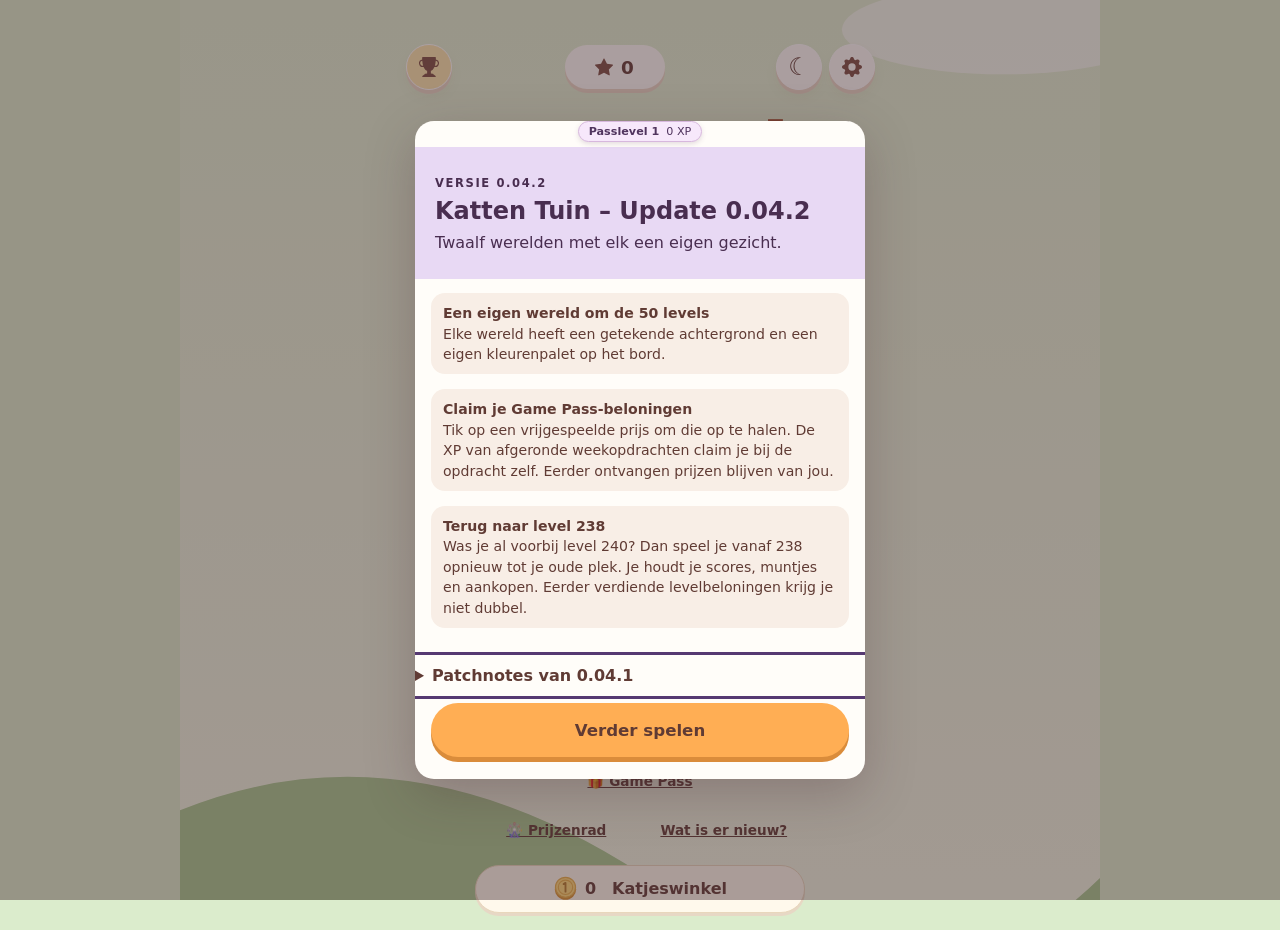
==== commit b9a5c1f9: "Release Kattentuin 0.04.2" ====
--- a/index.html
+++ b/index.html
@@ -85,7 +85,13 @@
     </section>
   </main>
   <dialog id="news-dialog" class="news-dialog" aria-labelledby="news-title">
-    <div class="news-hero"><span>VERSIE 0.04.1</span><h2 id="news-title">Katten Tuin – Update 0.04.1</h2><p>Eén avontuur, steeds een nieuwe wereld.</p></div>
+    <div class="news-hero"><span>VERSIE 0.04.2</span><h2 id="news-title">Katten Tuin – Update 0.04.2</h2><p>Twaalf werelden met elk een eigen gezicht.</p></div>
+    <ul class="patch-list">
+      <li><strong>Een eigen wereld om de 50 levels</strong> Elke wereld heeft een getekende achtergrond en een eigen kleurenpalet op het bord.</li>
+      <li><strong>Claim je Game Pass-beloningen</strong> Tik op een vrijgespeelde prijs om die op te halen. De XP van afgeronde weekopdrachten claim je bij de opdracht zelf. Eerder ontvangen prijzen blijven van jou.</li>
+      <li><strong>Terug naar level 238</strong> Was je al voorbij level 240? Dan speel je vanaf 238 opnieuw tot je oude plek. Je houdt je scores, muntjes en aankopen. Eerder verdiende levelbeloningen krijg je niet dubbel.</li>
+    </ul>
+    <details class="news-history"><summary>Patchnotes van 0.04.1</summary>
     <ul class="patch-list">
       <li><strong>Werelden in je normale levels</strong> Elke 50 levels verandert de omgeving. De aparte Wereldreis is verdwenen; je voortgang en verdiende muntjes blijven behouden.</li>
       <li><strong>Meer puzzelvariatie</strong> Nieuwe gebiedsvormen en wisselende pastel-, oceaan-, herfst-, candy- en natuurpaletten, in lichte en donkere modus.</li>
@@ -97,6 +103,7 @@
       <li><strong>Speedbonus en startscherm</strong> Een aflopende balk toont hoeveel snelheidspunten nog haalbaar zijn. De gewone muntbeloning blijft gelden. De kat op het startscherm heeft twee zichtbare voorpootjes.</li>
       <li><strong>Je voortgang reist mee</strong> Je bestaande borden, scores, muntjes, capibara en aankopen blijven bewaard.</li>
     </ul>
+    </details>
     <form method="dialog"><button class="big orange">Verder spelen</button></form>
   </dialog>
   <dialog id="wheel-dialog" aria-labelledby="wheel-title">
@@ -230,7 +237,7 @@
           <button id="pass-earn-xp" class="pass-xp-link">Speel een gewone puzzel voor XP</button>
           <ol id="tiers" class="pass-track" aria-label="40 passlevels"></ol>
           <div class="pass-navigation"><button id="pass-current">Naar mijn level</button><span>Veeg door het spoor</span></div>
-          <div class="pass-selection"><div><strong id="stage-title"></strong><p id="stage-info"></p></div></div>
+          <div class="pass-selection"><div><strong id="stage-title"></strong><p id="stage-info"></p><button id="stage-claim" class="pass-claim" type="button" hidden>Beloning claimen</button></div></div>
         </article>
         <article class="card"><h2>Weekopdrachten</h2><div id="quests"></div></article>
 
--- a/release.css
+++ b/release.css
@@ -233,21 +233,40 @@
   100% { opacity:0; transform:translate(var(--x),var(--y)) rotate(145deg); }
 }
 
-/* The normal campaign lives in a changing landscape, without a second mode. */
+/* The campaign landscape stays behind the board, including on short phones. */
 :root { background:var(--world-sky,#f7f1e9); }
 body::before { content:""; position:fixed; inset:0; z-index:-2; pointer-events:none;
- background:radial-gradient(ellipse 100% 32% at -10% 105%,var(--world-front) 0 98%,transparent 100%),radial-gradient(ellipse 100% 30% at 110% 100%,var(--world-hill) 0 98%,transparent 100%),linear-gradient(160deg,#ffffff99,transparent 65%); }
-body::after { content:var(--world-motif); position:fixed; pointer-events:none; z-index:-1; right:6vw; top:18vh; font-size:clamp(80px,22vw,160px); color:var(--world-front); opacity:.18; transform:rotate(-12deg); }
-.world-caption { font-size:.78rem; font-weight:750; text-align:center; opacity:.85; margin:2px 0 8px; }
-[data-theme=dark] { background:color-mix(in srgb,var(--world-sky) 13%,#171522); }
-[data-theme=dark] body::before { opacity:.28; background:radial-gradient(ellipse 100% 32% at -10% 105%,var(--world-front) 0 98%,transparent 100%),radial-gradient(ellipse 100% 30% at 110% 100%,var(--world-hill) 0 98%,transparent 100%); }
+  background:var(--world-art,none) center / cover no-repeat; }
+[data-theme=dark] { background:color-mix(in srgb,var(--world-sky) 16%,#171522); }
+[data-theme=dark] body::before { background-image:linear-gradient(#171629ab,#181726b5),var(--world-art,none); }
+@media(min-width:720px) {
+  body::before { background-size: min(100vw, 920px) 100%; }
+}
+.world-caption,#world-badge { border-radius:99px; background:var(--white); color:var(--world-accent,#674e61);
+  font-size:.78rem; font-weight:800; text-align:center; padding:5px 12px; width:fit-content; }
+.world-caption { margin:2px auto 8px; }
+[data-world] #play { color:#342b26; background:color-mix(in srgb,var(--world-sky) 77%,var(--world-accent));
+  border-color:var(--world-accent); box-shadow:0 4px 0 var(--world-accent); }
+[data-world][data-theme=dark] #play { color:#fff; background:var(--world-accent);
+  border-color:color-mix(in srgb,var(--world-accent) 70%,white); box-shadow:0 4px 0 #15121a; }
+[data-theme=dark] .world-caption,[data-theme=dark] #world-badge { color:var(--ink); }
+.pass-claim { min-height:42px; padding:7px 12px; border-radius:12px; font-weight:800;
+  color:#3e2a13; background:#ffda82; border:1px solid #c18b42; }
+.pass-claim:disabled { opacity:.58; }
+#stage-claim { margin-top:7px; }
+.pass-tile.claim-ready button { outline:2px solid #d3922e; outline-offset:-2px; }
+.weekly-goal { align-items:center; }
+.weekly-goal .pass-claim { flex-shrink:0; }
+.quest-progress { display:block; opacity:.78; margin-top:2px; }
+.news-history { margin-block:10px; }
+.news-history summary { cursor:pointer; font-weight:800; padding-block:8px; }
 [data-theme=dark] .cell,[data-theme=dark] .region-strip span { background:color-mix(in srgb,var(--tile) 80%,#241f32); }
 .cell { outline:1px solid #ffffff25; outline-offset:-1px; }
 .puzzle-forbidden { box-shadow:inset 0 0 0 2px #a73545; }
 #puzzle-rules { display:flex; flex-wrap:wrap; justify-content:center; gap:4px 10px; }
 #puzzle-rules span { border-radius:8px; padding:3px 7px; background:var(--white); font-weight:700; }
-.game { padding-top:calc(30px + env(safe-area-inset-top)); }
-@media(max-height:800px) {
-  .game .board { width:min(100%,max(180px,calc(100dvh - 350px - env(safe-area-inset-top) - env(safe-area-inset-bottom)))); }
-  .game:has(#next:not([hidden]),#retry:not([hidden]),#done:not([hidden])) .board { width:min(100%,max(170px,calc(100dvh - 410px - env(safe-area-inset-top) - env(safe-area-inset-bottom)))); }
-}
+.game { padding-top:calc(30px + env(safe-area-inset-top)); }
+@media(max-height:800px) {
+  .game .board { width:min(100%,max(180px,calc(100dvh - 350px - env(safe-area-inset-top) - env(safe-area-inset-bottom)))); }
+  .game:has(#next:not([hidden]),#retry:not([hidden]),#done:not([hidden])) .board { width:min(100%,max(170px,calc(100dvh - 410px - env(safe-area-inset-top) - env(safe-area-inset-bottom)))); }
+}
